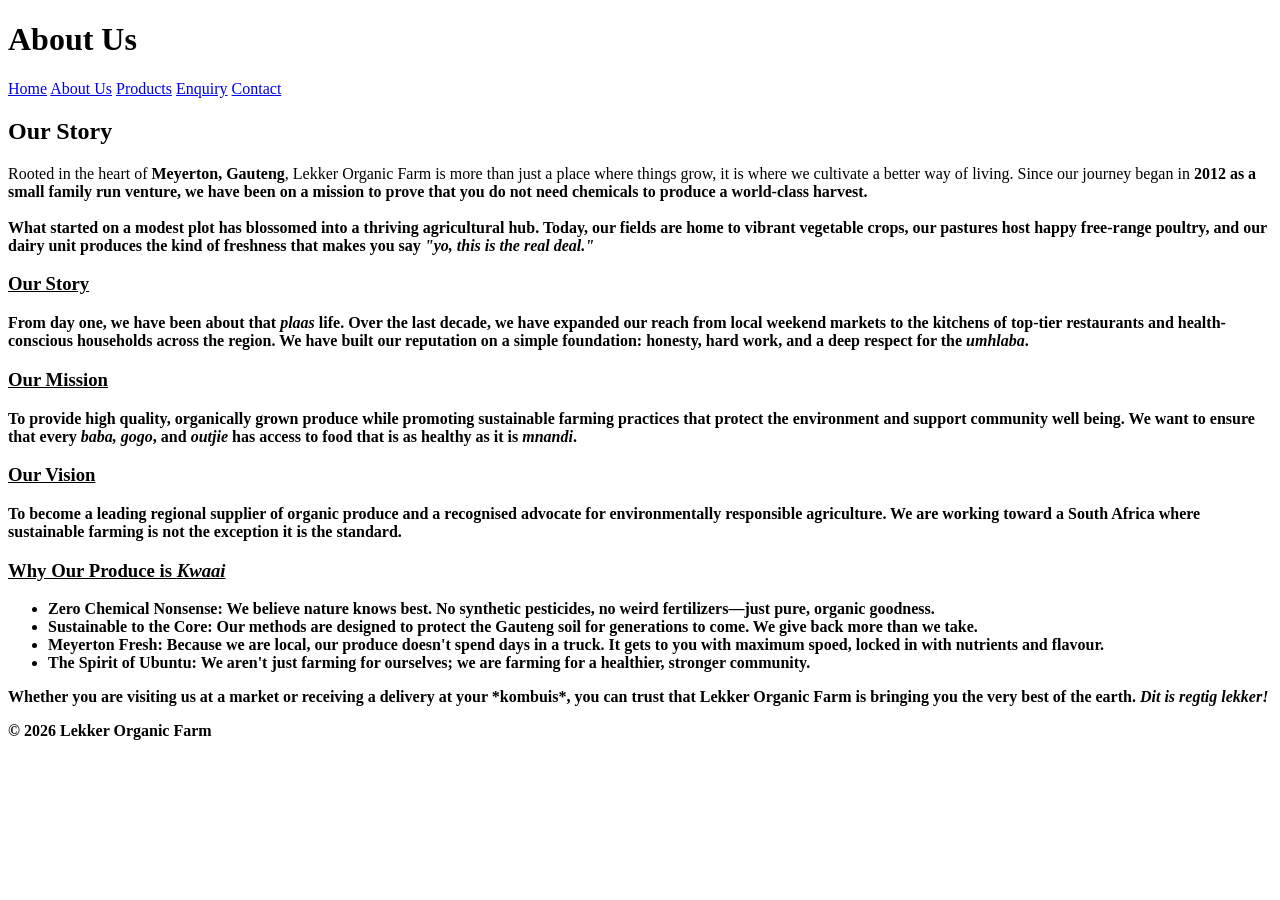
==== about.html @ 68d7a8be "Updated project files for Part 1" ====
<!DOCTYPE html>
<html lang="en">

<head>
    <meta charset="UTF-8">
    <meta name="viewport" content="width=device-width, initial-scale=1.0">
    <title>About Us | Lekker Organic Farm</title>
    <link rel="stylesheet" href="style.css">
</head>

<body>

    <header>
        <h1>About Us</h1>
        <nav>
            <a href="index.html">Home</a>
            <a href="about.html">About Us</a>
            <a href="products.html">Products</a>
            <a href="enquiry.html">Enquiry</a>
            <a href="contact.html">Contact</a>
        </nav>
    </header>

    <main>
        <section>
            <h2>Our Story</h2>
            <div id="about-intro">
                <p>Rooted in the heart of <b>Meyerton, Gauteng</b>, Lekker Organic Farm is more than just a place where
                    things grow,
                    it is where we cultivate a better way of living.
                    Since our journey began in <b>2012<b> as a small family run venture, we have been
                            on a mission to prove that you do not need chemicals to produce a world-class harvest.
                            <br> <br>

                            What started on a modest plot has blossomed into a thriving
                            agricultural hub. Today, our fields are home to vibrant vegetable
                            crops, our pastures host happy free-range poultry, and our dairy unit
                            produces the kind of freshness that makes you say <i>"yo, this is the real deal."</i></p>
            </div>


            <div class="about-info">
                <h3><u><b>Our Story</h3></u></b>
                <p>From day one, we have been about that <i>plaas</i> life. Over the last
                    decade, we have expanded our reach from local weekend markets to
                    the kitchens of top-tier restaurants and health-conscious
                    households across the region. We have built our reputation on a
                    simple foundation: honesty, hard work, and a deep respect for the <i>umhlaba</i>.</p>

                <div class="about-info">
                    <h3><u><b>Our Mission</h3></u></b>
                    <p>To provide high quality, organically grown produce while promoting
                        sustainable farming practices that protect the environment and support
                        community well being. We want to ensure that every <i>baba, gogo</i>, and
                        <i>outjie</i> has access to food that is as healthy as it is <i>mnandi</i>.
                    </p>

                    <div class="about-info">
                        <h3><b><u>Our Vision</h3></u></b>
                        <p>To become a leading regional supplier of organic produce and a recognised
                            advocate for environmentally responsible agriculture. We are working toward
                            a South Africa where sustainable farming is not the exception it is the standard.</p>
                    </div>


                    <div class="about-info">
                        <h3><u><b>Why Our Produce is <i>Kwaai</i></b></u></h3>
                        <ul>
                            <b>
                                <li>
                                    Zero Chemical Nonsense:
                            </b> We believe nature knows best. No synthetic
                            pesticides, no weird fertilizers—just pure, organic goodness.
                            </li>
                            <b>
                                <li>
                                    Sustainable to the Core:
                            </b> Our methods are designed to protect the
                            Gauteng soil for generations to come. We give back more than we take.
                            </li>
                            <b>
                                <li>
                                    Meyerton Fresh:
                            </b> Because we are local, our produce doesn't spend days
                            in a truck. It gets to you with maximum <b>spoed</b>, locked in with nutrients and flavour.
                            <b>
                                <li>
                                    The Spirit of Ubuntu:
                            </b> We aren't just farming for ourselves; we are farming
                            for a healthier, stronger community.
                            </li>
                        </ul>
                    </div>

                    <div class="about-info">
                        <p>Whether you are visiting us at a market or receiving a delivery at your *kombuis*,
                            you can trust that Lekker Organic Farm is bringing you the very best of the earth.
                            <b><i>Dit is regtig lekker!</b></i>
                        </p>
                    </div>
                    </p>
        </section>
    </main>

    <footer>
        <p>&copy; 2026 Lekker Organic Farm</p>
    </footer>

</body>

</html>
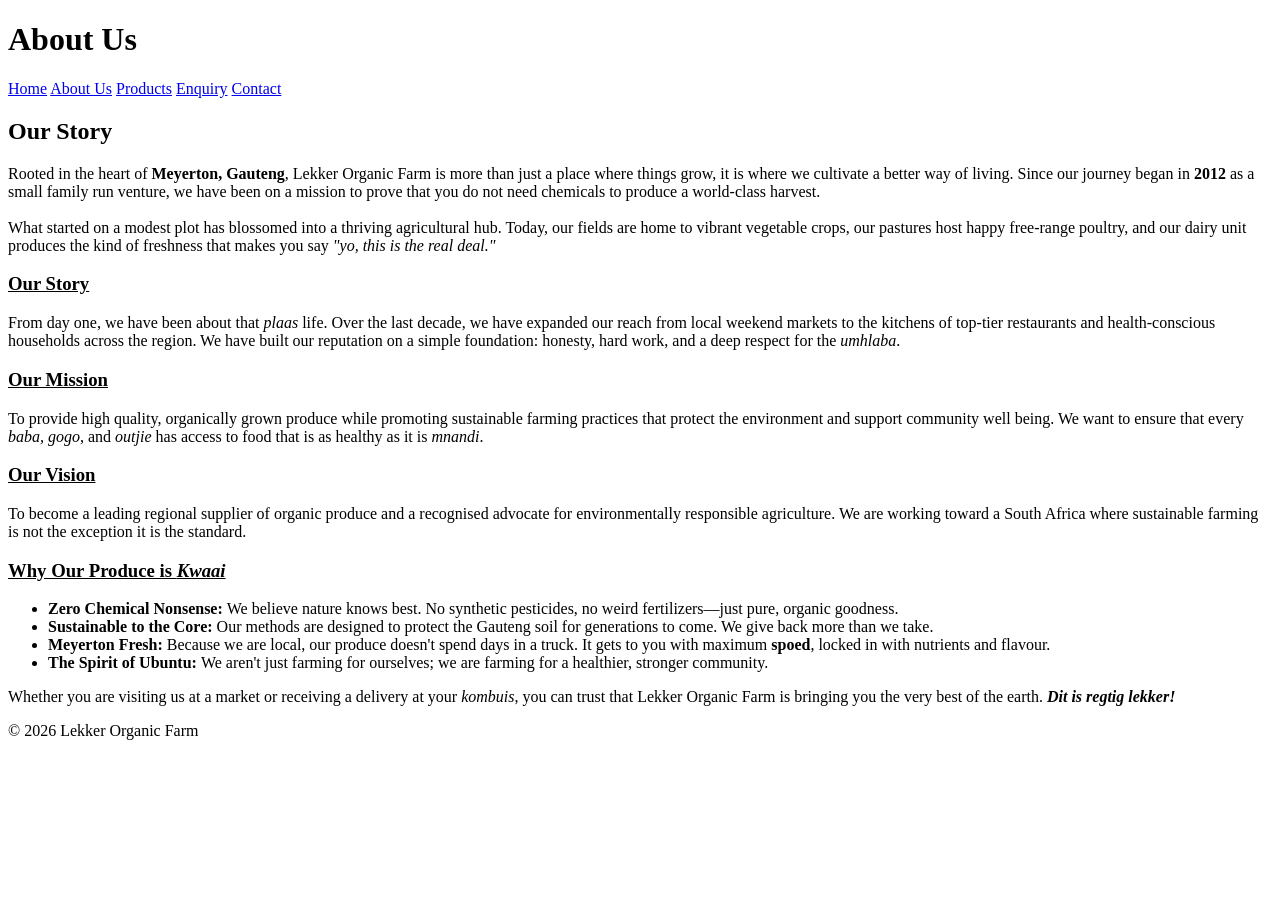
==== commit 15a8228d: "Updated about page with reasonable fixed text formats" ====
--- a/about.html
+++ b/about.html
@@ -28,7 +28,7 @@
                 <p>Rooted in the heart of <b>Meyerton, Gauteng</b>, Lekker Organic Farm is more than just a place where
                     things grow,
                     it is where we cultivate a better way of living.
-                    Since our journey began in <b>2012<b> as a small family run venture, we have been
+                    Since our journey began in <b>2012</b> as a small family run venture, we have been
                             on a mission to prove that you do not need chemicals to produce a world-class harvest.
                             <br> <br>
 
@@ -93,7 +93,7 @@
                     </div>
 
                     <div class="about-info">
-                        <p>Whether you are visiting us at a market or receiving a delivery at your *kombuis*,
+                        <p>Whether you are visiting us at a market or receiving a delivery at your <i>kombuis</i>,
                             you can trust that Lekker Organic Farm is bringing you the very best of the earth.
                             <b><i>Dit is regtig lekker!</b></i>
                         </p>
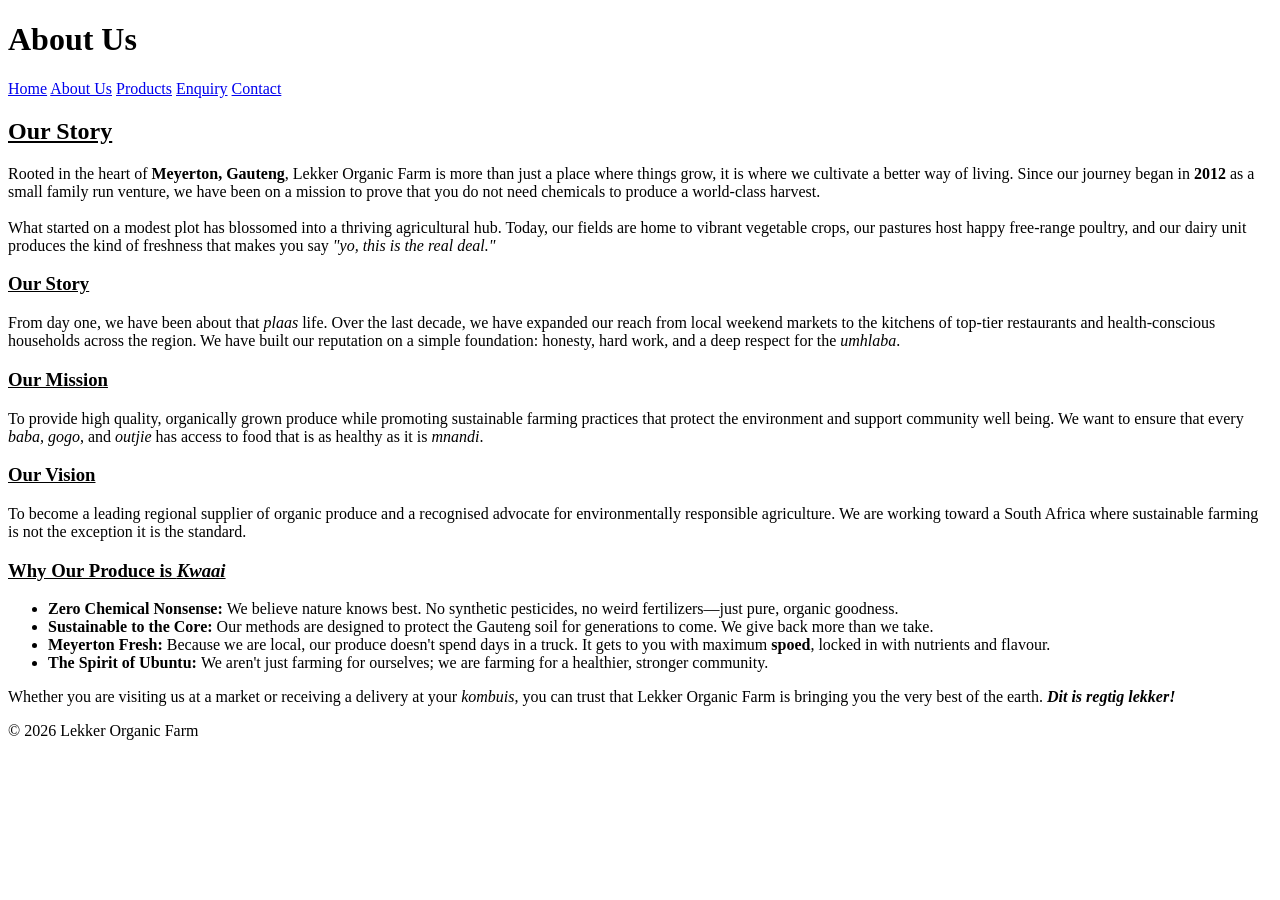
==== commit c811b255: "final skeleton" ====
--- a/about.html
+++ b/about.html
@@ -23,7 +23,8 @@
 
     <main>
         <section>
-            <h2>Our Story</h2>
+            <b><u><h2>Our Story</h2></b></u>
+           </section> 
             <div id="about-intro">
                 <p>Rooted in the heart of <b>Meyerton, Gauteng</b>, Lekker Organic Farm is more than just a place where
                     things grow,
@@ -99,7 +100,7 @@
                         </p>
                     </div>
                     </p>
-        </section>
+        
     </main>
 
     <footer>
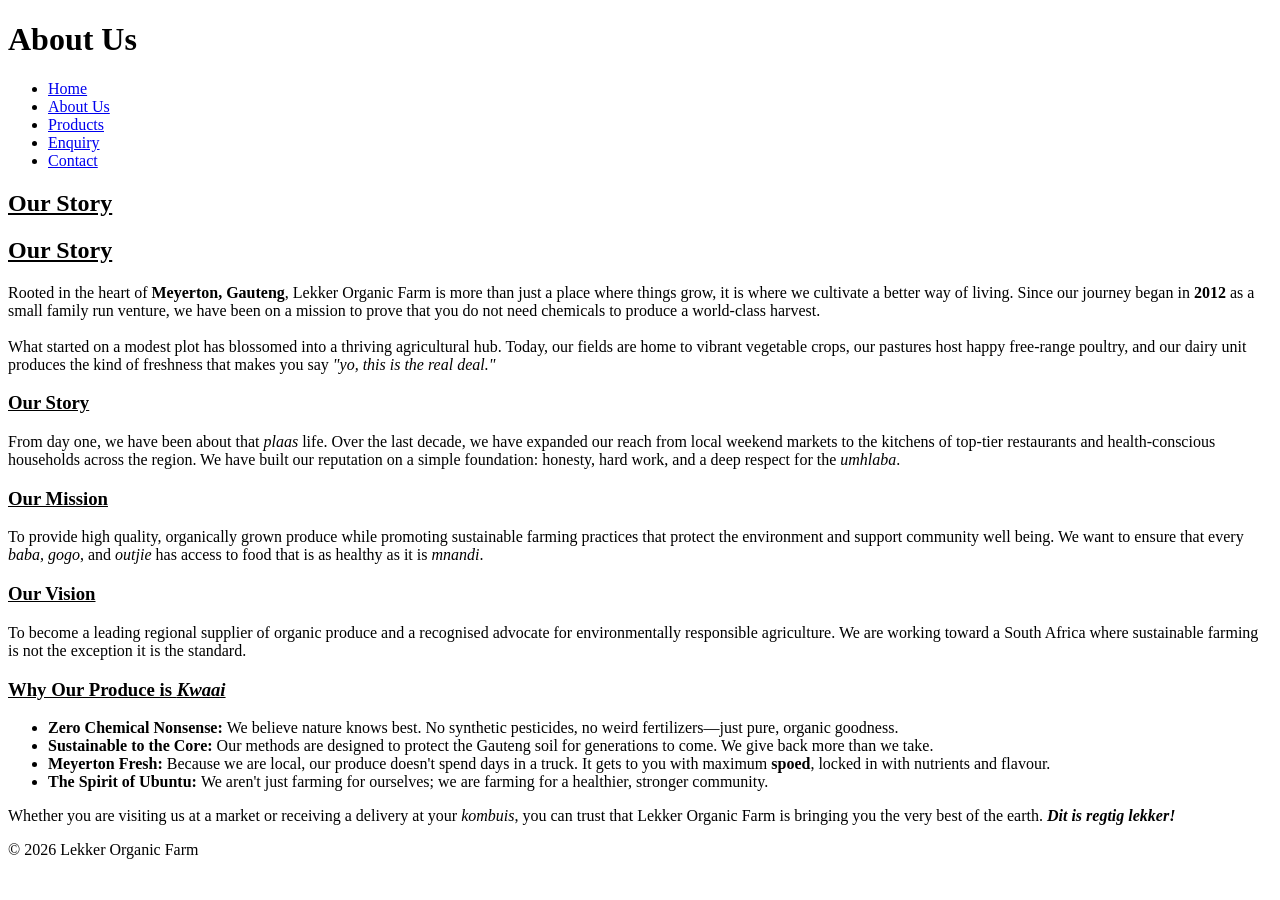
==== commit 5dcba2ef: "created the css template and ensured that all pages link to it. Also added the google fonts link to " ====
--- a/about.html
+++ b/about.html
@@ -6,40 +6,63 @@
     <meta name="viewport" content="width=device-width, initial-scale=1.0">
     <title>About Us | Lekker Organic Farm</title>
     <link rel="stylesheet" href="style.css">
+    <link rel="preconnect" href="https://fonts.googleapis.com">
+    <link rel="preconnect" href="https://fonts.gstatic.com" crossorigin>
+    <link
+        href="https://fonts.googleapis.com/css2?family=Montserrat:wght@400;700&family=Open+Sans:wght@400;600&display=swap"
+        rel="stylesheet">
 </head>
 
 <body>
 
-    <header>
+    <header class="headnav">
         <h1>About Us</h1>
-        <nav>
-            <a href="index.html">Home</a>
-            <a href="about.html">About Us</a>
-            <a href="products.html">Products</a>
-            <a href="enquiry.html">Enquiry</a>
-            <a href="contact.html">Contact</a>
+        <nav class="headnav">
+            <ul class="class-links">
+                <li><a href="index.html">Home</a></li>
+                <li><a href="about.html">About Us</a></li>
+                <li><a href="products.html">Products</a></li>
+                <li><a href="enquiry.html">Enquiry</a></li>
+                <li><a href="contact.html">Contact</a></li>
+            </ul>
         </nav>
     </header>
 
     <main>
         <section>
-            <b><u><h2>Our Story</h2></b></u>
-           </section> 
+            <b><u>
+                    <h2>Our Story</h2></b></u>
+        </section>
+
+        <section>
+        </nav>
+    </header>
+
+    <main>
+        <section>
+            <b><u>
+                    <h2>Our Story</h2></b></u>
+        </section>
+
+        <section>
             <div id="about-intro">
                 <p>Rooted in the heart of <b>Meyerton, Gauteng</b>, Lekker Organic Farm is more than just a place where
                     things grow,
                     it is where we cultivate a better way of living.
                     Since our journey began in <b>2012</b> as a small family run venture, we have been
-                            on a mission to prove that you do not need chemicals to produce a world-class harvest.
-                            <br> <br>
+                    on a mission to prove that you do not need chemicals to produce a world-class harvest.
+                    <br> <br>
 
-                            What started on a modest plot has blossomed into a thriving
-                            agricultural hub. Today, our fields are home to vibrant vegetable
-                            crops, our pastures host happy free-range poultry, and our dairy unit
-                            produces the kind of freshness that makes you say <i>"yo, this is the real deal."</i></p>
+                    What started on a modest plot has blossomed into a thriving
+                    agricultural hub. Today, our fields are home to vibrant vegetable
+                    crops, our pastures host happy free-range poultry, and our dairy unit
+                    produces the kind of freshness that makes you say <i>"yo, this is the real deal."</i>
+                </p>
             </div>
+        </section>
 
 
+        <section>
             <div class="about-info">
                 <h3><u><b>Our Story</h3></u></b>
                 <p>From day one, we have been about that <i>plaas</i> life. Over the last
@@ -100,7 +123,8 @@
                         </p>
                     </div>
                     </p>
-        
+        </section>
+
     </main>
 
     <footer>
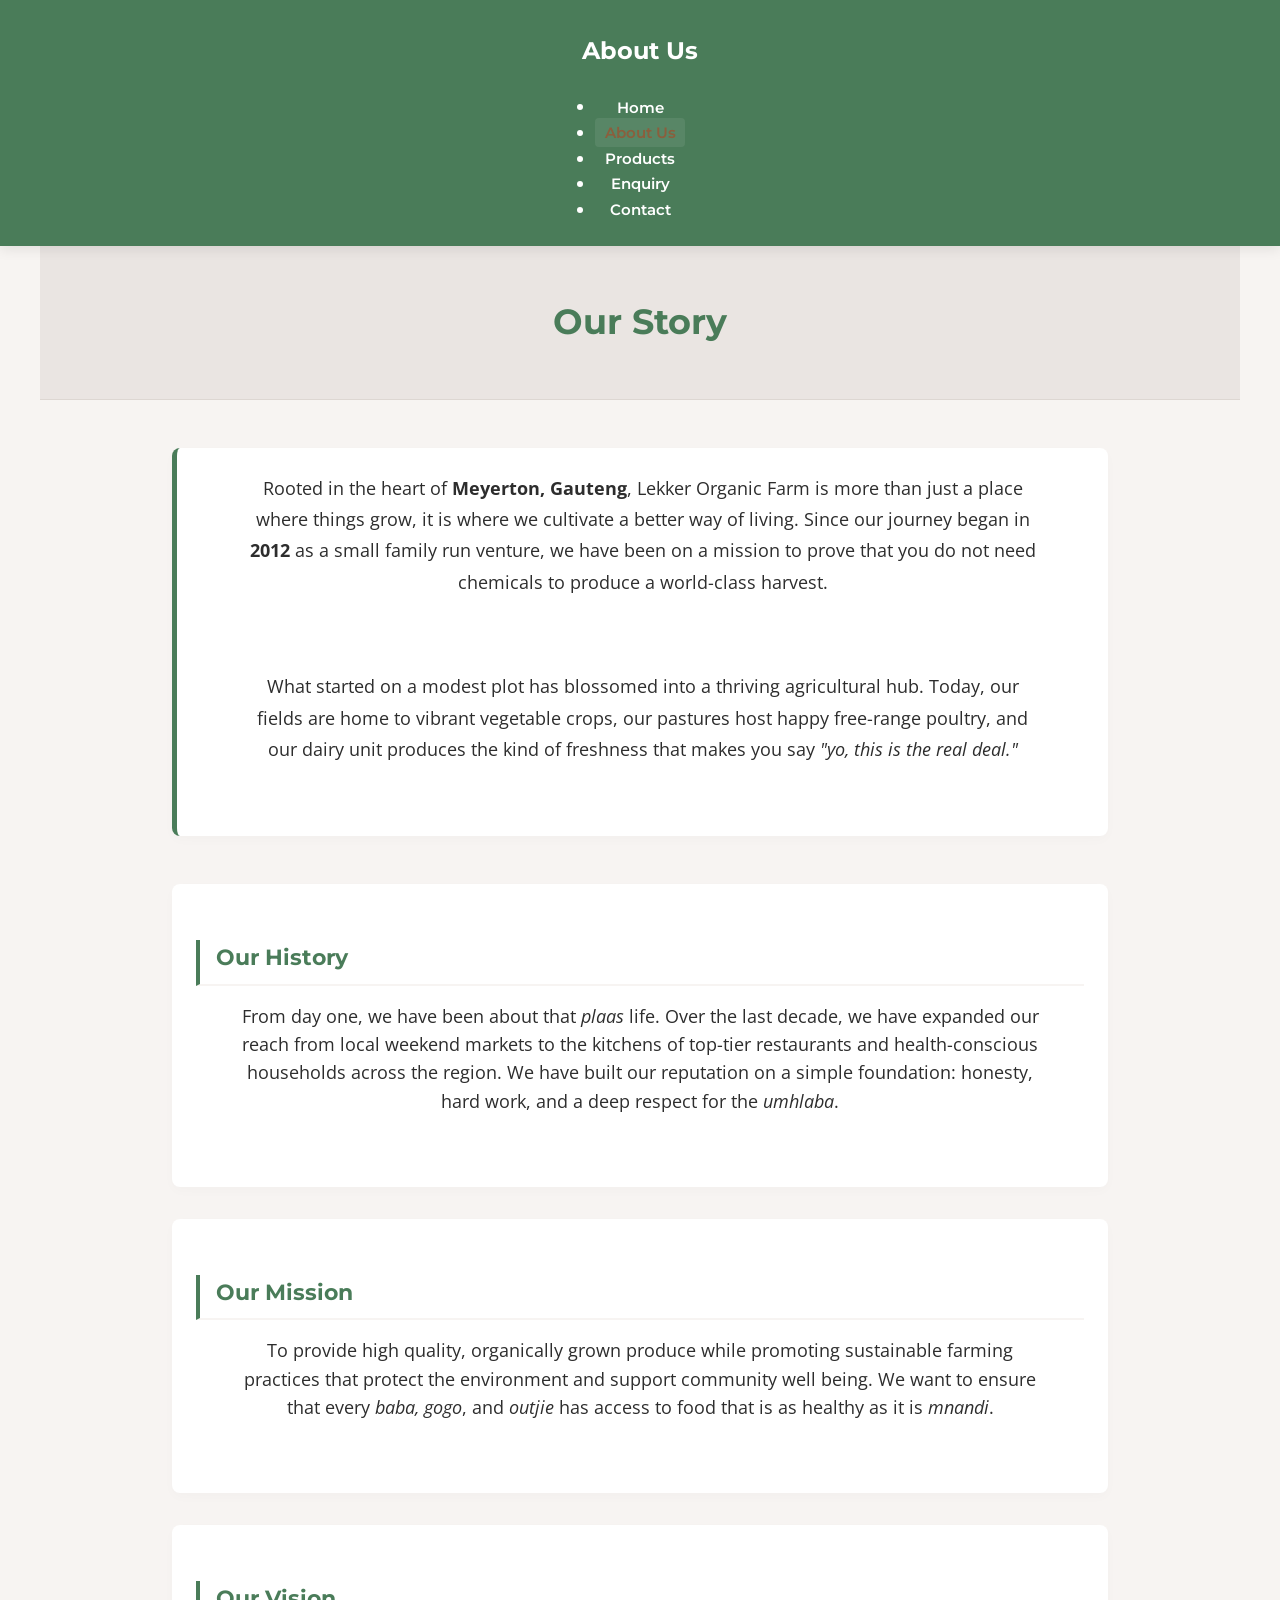
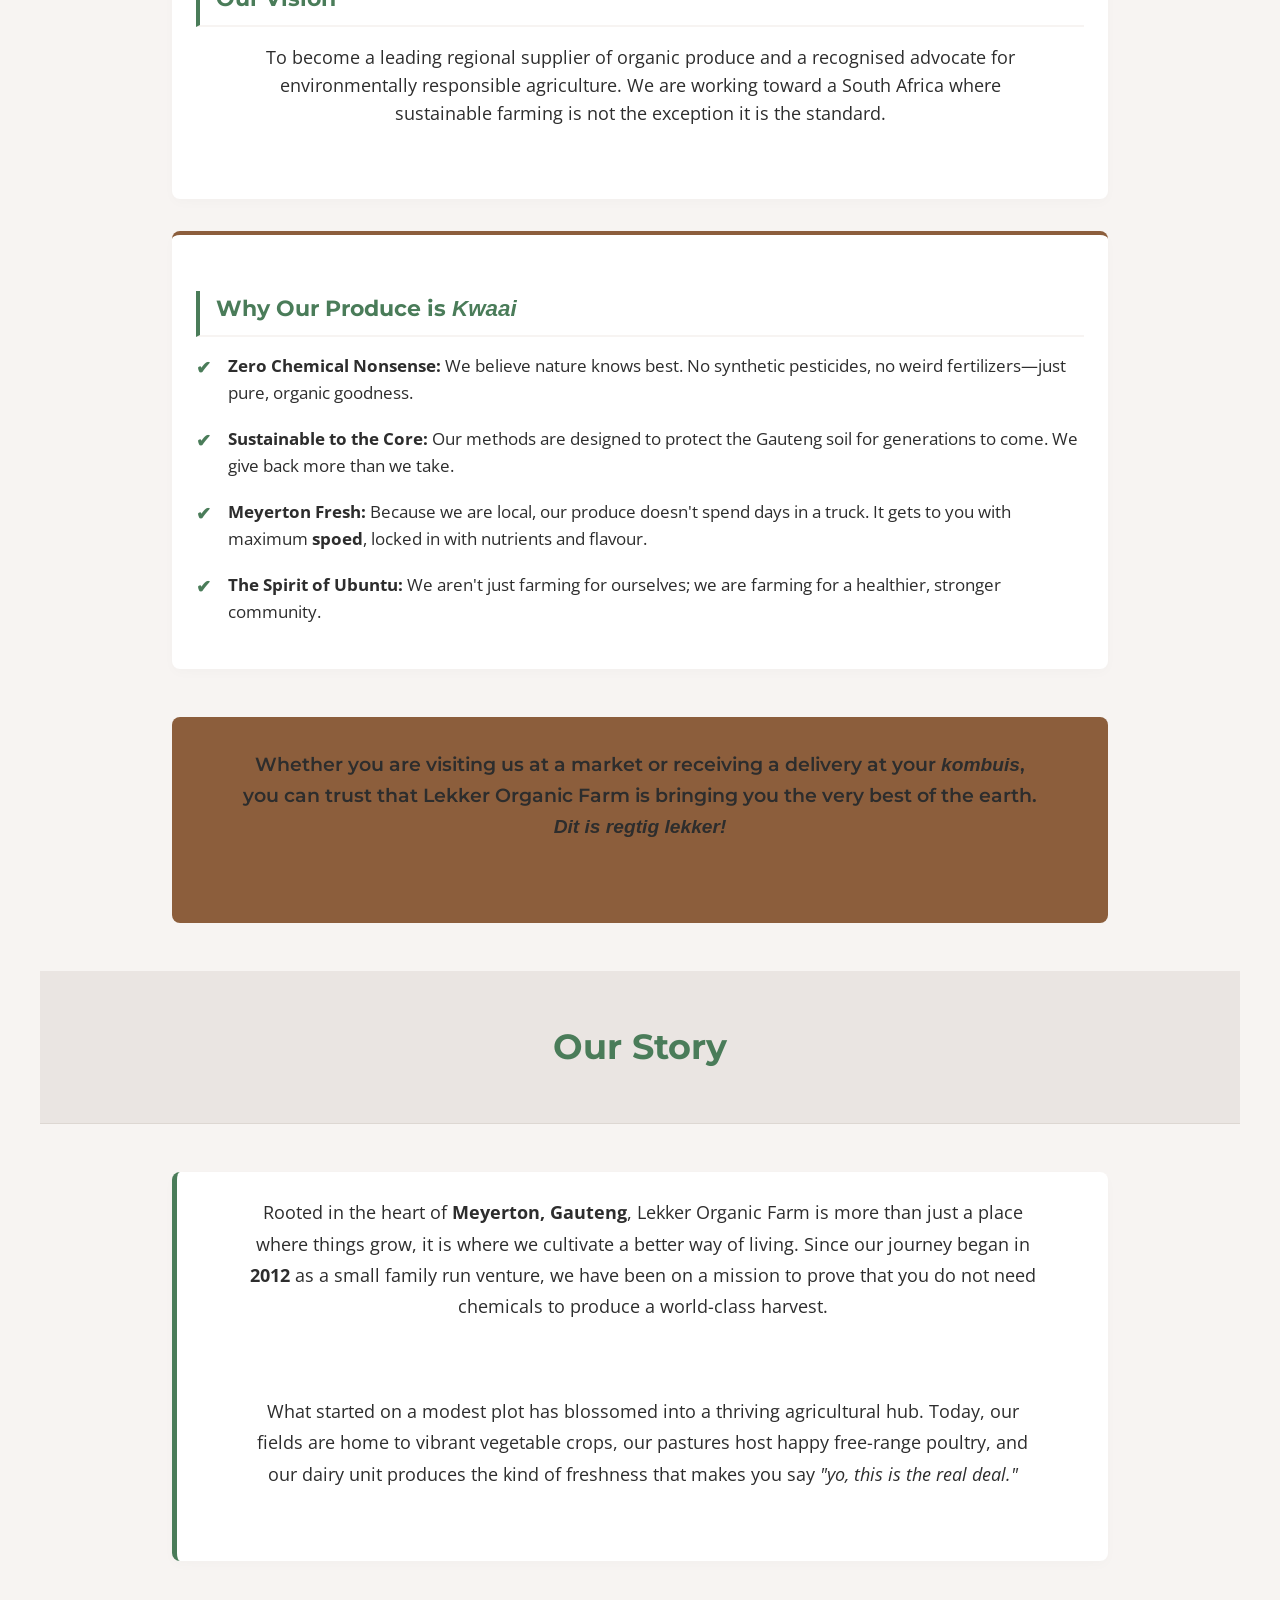
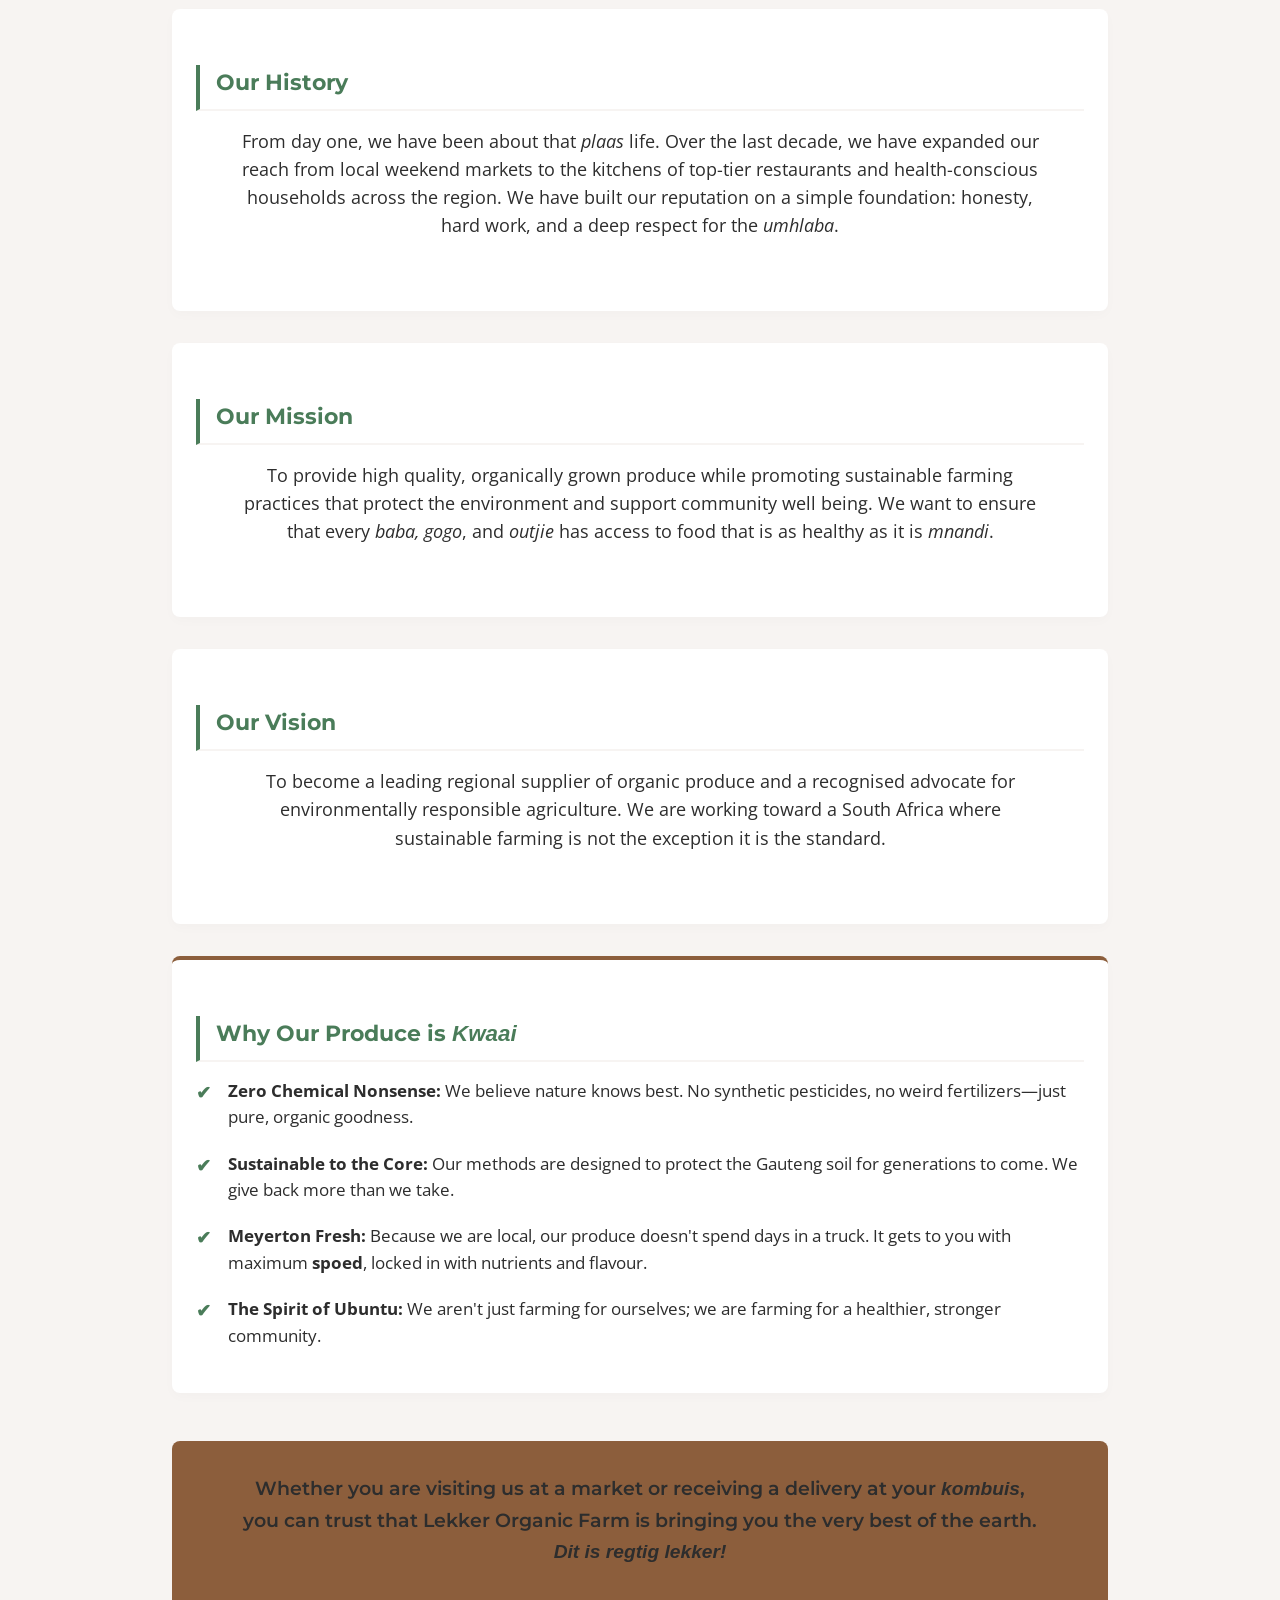
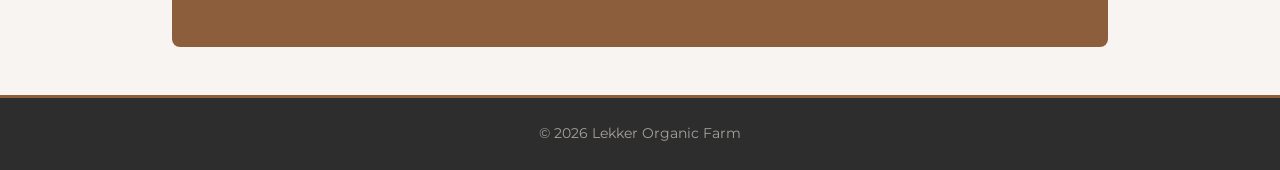
==== commit 70feb111: "inserted some images and the css layout. The allignment of images is still an issue. The overall aes" ====
--- a/about.html
+++ b/about.html
@@ -5,8 +5,7 @@
     <meta charset="UTF-8">
     <meta name="viewport" content="width=device-width, initial-scale=1.0">
     <title>About Us | Lekker Organic Farm</title>
-    <link rel="stylesheet" href="style.css">
-    <link rel="preconnect" href="https://fonts.googleapis.com">
+    <link rel="stylesheet" href="css/style.css">   
     <link rel="preconnect" href="https://fonts.gstatic.com" crossorigin>
     <link
         href="https://fonts.googleapis.com/css2?family=Montserrat:wght@400;700&family=Open+Sans:wght@400;600&display=swap"
@@ -20,7 +19,7 @@
         <nav class="headnav">
             <ul class="class-links">
                 <li><a href="index.html">Home</a></li>
-                <li><a href="about.html">About Us</a></li>
+                <li><a href="about.html" class="active">About Us</a></li>
                 <li><a href="products.html">Products</a></li>
                 <li><a href="enquiry.html">Enquiry</a></li>
                 <li><a href="contact.html">Contact</a></li>
@@ -28,105 +27,90 @@
         </nav>
     </header>
 
-    <main>
-        <section>
-            <b><u>
-                    <h2>Our Story</h2></b></u>
-        </section>
+  
+<main>
+    <section class="page-title-section">
+        <h2>Our Story</h2>
+    </section>
 
-        <section>
-        </nav>
-    </header>
+    <section class="about-container">
+        <div id="about-intro">
+            <p>Rooted in the heart of <strong>Meyerton, Gauteng</strong>, Lekker Organic Farm is more than just a place where things grow, it is where we cultivate a better way of living. Since our journey began in <strong>2012</strong> as a small family run venture, we have been on a mission to prove that you do not need chemicals to produce a world-class harvest.</p>
+            <br>
+            <p>What started on a modest plot has blossomed into a thriving agricultural hub. Today, our fields are home to vibrant vegetable crops, our pastures host happy free-range poultry, and our dairy unit produces the kind of freshness that makes you say <i>"yo, this is the real deal."</i></p>
+        </div>
 
-    <main>
-        <section>
-            <b><u>
-                    <h2>Our Story</h2></b></u>
-        </section>
+        <div class="about-card">
+            <h3>Our History</h3>
+            <p>From day one, we have been about that <i>plaas</i> life. Over the last decade, we have expanded our reach from local weekend markets to the kitchens of top-tier restaurants and health-conscious households across the region. We have built our reputation on a simple foundation: honesty, hard work, and a deep respect for the <i>umhlaba</i>.</p>
+        </div>
 
-        <section>
-            <div id="about-intro">
-                <p>Rooted in the heart of <b>Meyerton, Gauteng</b>, Lekker Organic Farm is more than just a place where
-                    things grow,
-                    it is where we cultivate a better way of living.
-                    Since our journey began in <b>2012</b> as a small family run venture, we have been
-                    on a mission to prove that you do not need chemicals to produce a world-class harvest.
-                    <br> <br>
+        <div class="about-card">
+            <h3>Our Mission</h3>
+            <p>To provide high quality, organically grown produce while promoting sustainable farming practices that protect the environment and support community well being. We want to ensure that every <i>baba, gogo</i>, and <i>outjie</i> has access to food that is as healthy as it is <i>mnandi</i>.</p>
+        </div>
 
-                    What started on a modest plot has blossomed into a thriving
-                    agricultural hub. Today, our fields are home to vibrant vegetable
-                    crops, our pastures host happy free-range poultry, and our dairy unit
-                    produces the kind of freshness that makes you say <i>"yo, this is the real deal."</i>
-                </p>
-            </div>
-        </section>
+        <div class="about-card">
+            <h3>Our Vision</h3>
+            <p>To become a leading regional supplier of organic produce and a recognised advocate for environmentally responsible agriculture. We are working toward a South Africa where sustainable farming is not the exception it is the standard.</p>
+        </div>
 
+        <div class="about-card highlights">
+            <h3>Why Our Produce is <i>Kwaai</i></h3>
+            <ul class="styled-list">
+                <li><strong>Zero Chemical Nonsense:</strong> We believe nature knows best. No synthetic pesticides, no weird fertilizers—just pure, organic goodness.</li>
+                <li><strong>Sustainable to the Core:</strong> Our methods are designed to protect the Gauteng soil for generations to come. We give back more than we take.</li>
+                <li><strong>Meyerton Fresh:</strong> Because we are local, our produce doesn't spend days in a truck. It gets to you with maximum <strong>spoed</strong>, locked in with nutrients and flavour.</li>
+                <li><strong>The Spirit of Ubuntu:</strong> We aren't just farming for ourselves; we are farming for a healthier, stronger community.</li>
+            </ul>
+        </div>
 
-        <section>
-            <div class="about-info">
-                <h3><u><b>Our Story</h3></u></b>
-                <p>From day one, we have been about that <i>plaas</i> life. Over the last
-                    decade, we have expanded our reach from local weekend markets to
-                    the kitchens of top-tier restaurants and health-conscious
-                    households across the region. We have built our reputation on a
-                    simple foundation: honesty, hard work, and a deep respect for the <i>umhlaba</i>.</p>
+        <div class="about-summary">
+            <p>Whether you are visiting us at a market or receiving a delivery at your <i>kombuis</i>, you can trust that Lekker Organic Farm is bringing you the very best of the earth. <strong><i>Dit is regtig lekker!</i></strong></p>
+        </div>
+    </section>
+</main><main>
+    <section class="page-title-section">
+        <h2>Our Story</h2>
+    </section>
 
-                <div class="about-info">
-                    <h3><u><b>Our Mission</h3></u></b>
-                    <p>To provide high quality, organically grown produce while promoting
-                        sustainable farming practices that protect the environment and support
-                        community well being. We want to ensure that every <i>baba, gogo</i>, and
-                        <i>outjie</i> has access to food that is as healthy as it is <i>mnandi</i>.
-                    </p>
+    <section class="about-container">
+        <div id="about-intro">
+            <p>Rooted in the heart of <strong>Meyerton, Gauteng</strong>, Lekker Organic Farm is more than just a place where things grow, it is where we cultivate a better way of living. Since our journey began in <strong>2012</strong> as a small family run venture, we have been on a mission to prove that you do not need chemicals to produce a world-class harvest.</p>
+            <br>
+            <p>What started on a modest plot has blossomed into a thriving agricultural hub. Today, our fields are home to vibrant vegetable crops, our pastures host happy free-range poultry, and our dairy unit produces the kind of freshness that makes you say <i>"yo, this is the real deal."</i></p>
+        </div>
 
-                    <div class="about-info">
-                        <h3><b><u>Our Vision</h3></u></b>
-                        <p>To become a leading regional supplier of organic produce and a recognised
-                            advocate for environmentally responsible agriculture. We are working toward
-                            a South Africa where sustainable farming is not the exception it is the standard.</p>
-                    </div>
+        <div class="about-card">
+            <h3>Our History</h3>
+            <p>From day one, we have been about that <i>plaas</i> life. Over the last decade, we have expanded our reach from local weekend markets to the kitchens of top-tier restaurants and health-conscious households across the region. We have built our reputation on a simple foundation: honesty, hard work, and a deep respect for the <i>umhlaba</i>.</p>
+        </div>
 
+        <div class="about-card">
+            <h3>Our Mission</h3>
+            <p>To provide high quality, organically grown produce while promoting sustainable farming practices that protect the environment and support community well being. We want to ensure that every <i>baba, gogo</i>, and <i>outjie</i> has access to food that is as healthy as it is <i>mnandi</i>.</p>
+        </div>
 
-                    <div class="about-info">
-                        <h3><u><b>Why Our Produce is <i>Kwaai</i></b></u></h3>
-                        <ul>
-                            <b>
-                                <li>
-                                    Zero Chemical Nonsense:
-                            </b> We believe nature knows best. No synthetic
-                            pesticides, no weird fertilizers—just pure, organic goodness.
-                            </li>
-                            <b>
-                                <li>
-                                    Sustainable to the Core:
-                            </b> Our methods are designed to protect the
-                            Gauteng soil for generations to come. We give back more than we take.
-                            </li>
-                            <b>
-                                <li>
-                                    Meyerton Fresh:
-                            </b> Because we are local, our produce doesn't spend days
-                            in a truck. It gets to you with maximum <b>spoed</b>, locked in with nutrients and flavour.
-                            <b>
-                                <li>
-                                    The Spirit of Ubuntu:
-                            </b> We aren't just farming for ourselves; we are farming
-                            for a healthier, stronger community.
-                            </li>
-                        </ul>
-                    </div>
+        <div class="about-card">
+            <h3>Our Vision</h3>
+            <p>To become a leading regional supplier of organic produce and a recognised advocate for environmentally responsible agriculture. We are working toward a South Africa where sustainable farming is not the exception it is the standard.</p>
+        </div>
 
-                    <div class="about-info">
-                        <p>Whether you are visiting us at a market or receiving a delivery at your <i>kombuis</i>,
-                            you can trust that Lekker Organic Farm is bringing you the very best of the earth.
-                            <b><i>Dit is regtig lekker!</b></i>
-                        </p>
-                    </div>
-                    </p>
-        </section>
+        <div class="about-card highlights">
+            <h3>Why Our Produce is <i>Kwaai</i></h3>
+            <ul class="styled-list">
+                <li><strong>Zero Chemical Nonsense:</strong> We believe nature knows best. No synthetic pesticides, no weird fertilizers—just pure, organic goodness.</li>
+                <li><strong>Sustainable to the Core:</strong> Our methods are designed to protect the Gauteng soil for generations to come. We give back more than we take.</li>
+                <li><strong>Meyerton Fresh:</strong> Because we are local, our produce doesn't spend days in a truck. It gets to you with maximum <strong>spoed</strong>, locked in with nutrients and flavour.</li>
+                <li><strong>The Spirit of Ubuntu:</strong> We aren't just farming for ourselves; we are farming for a healthier, stronger community.</li>
+            </ul>
+        </div>
 
-    </main>
-
+        <div class="about-summary">
+            <p>Whether you are visiting us at a market or receiving a delivery at your <i>kombuis</i>, you can trust that Lekker Organic Farm is bringing you the very best of the earth. <strong><i>Dit is regtig lekker!</i></strong></p>
+        </div>
+    </section>
+</main>
     <footer>
         <p>&copy; 2026 Lekker Organic Farm</p>
     </footer>
--- a/css/style.css
+++ b/css/style.css
@@ -0,0 +1,750 @@
+/* ==========================================================================
+   1. DESIGN TOKENS & VARIABLES
+   ========================================================================== */
+:root {
+    --primary-green: #4a7c59;
+    --accent-brown: #8c5e3c;
+    --bg-cream: #f7f4f2;
+    --text-dark: #2d2d2d;
+    --text-light: #ffffff;
+    --font-heading: 'Montserrat', sans-serif;
+    --font-body: 'Open Sans', sans-serif;
+}
+
+/* ==========================================================================
+   2. GLOBAL RESET & BASE STYLES
+   ========================================================================== */
+* {
+    margin: 0;
+    padding: 0;
+    box-sizing: border-box;
+}
+
+body {
+    font-family: var(--font-body);
+    background-color: var(--bg-cream);
+    color: var(--text-dark);
+    line-height: 1.6;
+}
+
+h1, h2, h3, h4, h5, h6 {
+    font-family: var(--font-heading);
+    color: var(--primary-green);
+    margin-bottom: 1rem;
+    font-weight: 700;
+}
+
+a {
+    text-decoration: none;
+    color: inherit;
+    transition: color 0.3s ease;
+}
+
+img {
+    max-width: 100%;
+    display: block;
+}
+/* ==========================================================================
+   4. HEADER & NAVIGATION STYLES (Targeting Specific Class Matching)
+   ========================================================================== */
+
+/* Target ONLY the structural header bar container */
+header.headnav {
+    background-color: var(--primary-green);
+    color: var(--text-light);
+    padding: 1.2rem 2rem;
+    position: sticky;
+    top: 0;
+    z-index: 1000;
+    box-shadow: 0 4px 12px rgba(0, 0, 0, 0.08);
+    
+    /* Neatly arranges the Logo box, H1 Title, and Nav Menu in a single row */
+    display: flex;
+    justify-content: space-between;
+    align-items: center;
+}
+
+/* Ensure the main brand text title uses crisp alignment inside the flex row */
+header.headnav h1 {
+    font-family: var(--font-heading);
+    font-size: 1.7rem;
+    margin: 0;
+    color: var(--text-light);
+    text-align: center;
+    flex: 1; /* Allows the title text to sit comfortably in the middle space */
+}
+
+/* Target ONLY the inner navigation menu wrapper */
+nav.headnav {
+    display: flex;
+    gap: 1.5rem; /* Evenly spaces your 5 menu links horizontally */
+    background: transparent; /* Overrides accidental double backgrounds */
+    padding: 0;              /* Overrides accidental double padding */
+    box-shadow: none;        /* Overrides any inherited container shadows */
+}
+
+/* Individual navigation link formatting */
+nav.headnav a {
+    color: var(--text-light);
+    text-decoration: none;
+    font-family: var(--font-heading);
+    font-weight: 600;
+    font-size: 1rem;
+    padding: 0.4rem 0.8rem;
+    border-radius: 4px;
+    transition: color 0.3s ease, background-color 0.3s ease;
+}
+
+/* Interactive link hover states */
+nav.headnav a:hover,
+nav.headnav a.active {
+    color: var(--accent-brown);
+    background-color: rgba(255, 255, 255, 0.08);
+}
+
+/* Clean containment framework for your live logo asset */
+.logo-container {
+    display: flex;
+    align-items: center;
+}
+
+#farm-logo {
+    height: 45px; /* Keeps the brand asset perfectly inline with text heights */
+    width: auto;  /* Locks structural aspect ratio proportions */
+    object-fit: contain;
+}
+/* ==========================================================================
+   5. HERO SECTION STYLES
+   ========================================================================== */
+.hero {
+    display: flex;
+    align-items: center;
+    justify-content: space-between;
+    padding: 4rem 2rem;
+    max-width: 1200px;
+    margin: 0 auto;
+    gap: 3rem;
+}
+
+.hero-content {
+    flex: 1;
+}
+
+.hero-content h2 {
+    font-size: 2.8rem;
+    line-height: 1.2;
+    color: var(--primary-green);
+    margin-bottom: 1.2rem;
+}
+
+.hero-content p {
+    font-size: 1.15rem;
+    color: var(--text-dark);
+}
+
+/* Styles for the image container box */
+.hero-image {
+    flex: 1;
+    display: flex;
+    justify-content: center;
+    align-items: center;
+    background-color: #e6e1dc; /* Clean placeholder color until asset is loaded */
+    border: 2px dashed var(--accent-brown);
+    border-radius: 8px;
+    min-height: 350px;
+}
+
+/* Informative text inside the asset container until your image tag is uncommented */
+.hero-image::after {
+    content: "Hero Image Block (images/hero.jpg)";
+    font-family: var(--font-heading);
+    color: var(--accent-brown);
+    font-weight: 600;
+    font-size: 0.9rem;
+}
+
+/* ==========================================================================
+   6. INTRODUCTION SECTION STYLES
+   ========================================================================== */
+#intro {
+    background-color: var(--text-light);
+    padding: 4rem 2rem;
+    text-align: center;
+    border-top: 1px solid #eae5e2;
+    border-bottom: 1px solid #eae5e2;
+}
+
+#intro h2 {
+    font-size: 2rem;
+    position: relative;
+    display: inline-block;
+    margin-bottom: 1.5rem;
+}
+
+#intro p {
+    max-width: 750px;
+    margin: 0 auto;
+    font-size: 1.1rem;
+    color: var(--text-dark);
+}
+
+/* ==========================================================================
+   7. INITIAL RESPONSIVE MEDIA QUERIES (Mobile Viewports)
+   ========================================================================== */
+@media (max-width: 768px) {
+    .hero {
+        flex-direction: column; /* Stacks text above the image on mobile */
+        text-align: center;
+        padding: 2.5rem 1.5rem;
+    }
+
+    .hero-content h2 {
+        font-size: 2.2rem;
+    }
+
+    .hero-image {
+        width: 100%;
+        min-height: 250px;
+    }
+}
+/* ==========================================================================
+   8. PAGE BANNER & CARD LAYOUT STYLES
+   ========================================================================== */
+.page-title-section {
+    background-color: #eae5e2;
+    text-align: center;
+    padding: 3rem 2rem;
+    border-bottom: 1px solid #ddd7d2;
+}
+
+.page-title-section h2 {
+    font-size: 2.2rem;
+    margin-bottom: 0;
+}
+
+.about-container, .product-item {
+    max-width: 800px;
+    margin: 3rem auto;
+    padding: 0 2rem;
+}
+
+.about-card {
+    background-color: var(--text-light);
+    padding: 2rem;
+    border-radius: 6px;
+    margin-bottom: 1.5rem;
+    box-shadow: 0 2px 8px rgba(0,0,0,0.02);
+}
+
+.styled-list {
+    list-style-type: none;
+    margin-top: 1rem;
+}
+
+.styled-list li {
+    margin-bottom: 1rem;
+    padding-left: 1.5rem;
+    position: relative;
+}
+
+/* Custom bullet indicator replacing standard browser layout styling */
+.styled-list li::before {
+    content: "✔";
+    color: var(--primary-green);
+    position: absolute;
+    left: 0;
+    font-weight: bold;
+}
+
+/* ==========================================================================
+   9. PRICE TABLE STYLES (products.html)
+   ========================================================================== */
+.price-table {
+    width: 100%;
+    max-width: 800px;
+    margin: 2rem auto;
+    border-collapse: collapse;
+    background-color: var(--text-light);
+    border-radius: 6px;
+    overflow: hidden;
+    box-shadow: 0 4px 12px rgba(0,0,0,0.03);
+}
+
+.price-table th, .price-table td {
+    padding: 1rem 1.5rem;
+    text-align: left;
+}
+
+.price-table th {
+    background-color: var(--primary-green);
+    color: var(--text-light);
+    font-family: var(--font-heading);
+    font-weight: 700;
+}
+
+.price-table tr {
+    border-bottom: 1px solid #eee;
+}
+
+/* Alternating row colors for professional visual structure */
+.price-table tr:nth-child(even) {
+    background-color: #fcfbfa;
+}
+
+/* ==========================================================================
+   10. USER ACCESSIBLE FORM STYLES (enquiry.html & contact.html)
+   ========================================================================== */
+form {
+    max-width: 600px;
+    margin: 2rem auto;
+    background-color: var(--text-light);
+    padding: 2.5rem;
+    border-radius: 8px;
+    box-shadow: 0 4px 15px rgba(0,0,0,0.02);
+}
+
+form label {
+    font-family: var(--font-heading);
+    font-weight: 600;
+    font-size: 0.9rem;
+    color: var(--text-dark);
+    display: inline-block;
+    margin-bottom: 0.4rem;
+}
+
+form input[type="text"],
+form input[type="email"],
+form select,
+form textarea {
+    width: 100%;
+    padding: 0.8rem;
+    margin-bottom: 1.5rem;
+    border: 1px solid #ccc;
+    border-radius: 4px;
+    font-family: var(--font-body);
+    font-size: 1rem;
+    transition: border-color 0.3s ease;
+}
+
+form input:focus, form select:focus, form textarea:focus {
+    outline: none;
+    border-color: var(--primary-green);
+}
+
+form button[type="submit"] {
+    background-color: var(--accent-brown);
+    color: var(--text-light);
+    font-family: var(--font-heading);
+    font-weight: 700;
+    padding: 0.9rem 2rem;
+    border: none;
+    border-radius: 4px;
+    cursor: pointer;
+    width: 100%;
+    font-size: 1rem;
+    transition: background-color 0.3s ease;
+}
+
+form button[type="submit"]:hover {
+    background-color: #724b2e;
+}
+/* ==========================================================================
+   11. PRODUCTS PAGE STYLES (products.html)
+   ========================================================================== */
+main section {
+    max-width: 1200px;
+    margin: 0 auto;
+    padding: 3rem 2rem;
+}
+
+main section h2 {
+    font-size: 2.2rem;
+    text-align: center;
+    margin-bottom: 1rem;
+}
+
+main section p {
+    text-align: center;
+    max-width: 800px;
+    margin: 0 auto 3rem auto;
+    font-size: 1.1rem;
+    color: var(--text-dark);
+}
+
+main section h3 {
+    font-size: 1.6rem;
+    color: var(--accent-brown);
+    border-left: 4px solid var(--primary-green);
+    padding-left: 1rem;
+    margin-bottom: 2rem;
+    margin-top: 2rem;
+}
+
+.product-item {
+    display: flex;
+    align-items: center;
+    justify-content: space-between;
+    background-color: var(--text-light);
+    padding: 2rem;
+    border-radius: 8px;
+    box-shadow: 0 4px 12px rgba(0, 0, 0, 0.02);
+    margin-bottom: 2.5rem;
+    gap: 3rem;
+}
+
+.product-text {
+    flex: 1.2;
+}
+
+.product-text h4 {
+    font-size: 1.3rem;
+    color: var(--primary-green);
+    margin-bottom: 0.5rem;
+}
+
+.product-text p {
+    text-align: left;
+    margin: 0 0 1rem 0;
+    font-size: 1rem;
+}
+
+.product-img-placeholder {
+    flex: 0.8;
+    background-color: #e6e1dc;
+    border: 2px dashed #b5ada7;
+    border-radius: 6px;
+    min-height: 200px;
+    display: flex;
+    justify-content: center;
+    align-items: center;
+    font-family: var(--font-heading);
+    color: var(--accent-brown);
+    font-size: 0.85rem;
+    font-weight: 600;
+}
+
+/* ==========================================================================
+   12. PRODUCE & DAIRY PRICE TABLE STYLES
+   ========================================================================== */
+.price-table {
+    width: 100%;
+    max-width: 800px;
+    margin: 3rem auto;
+    border-collapse: collapse;
+    background-color: var(--text-light);
+    border-radius: 8px;
+    overflow: hidden;
+    box-shadow: 0 4px 15px rgba(0, 0, 0, 0.04);
+}
+
+.price-table th, 
+.price-table td {
+    padding: 1rem 1.5rem;
+    text-align: left;
+}
+
+.price-table th {
+    background-color: var(--primary-green);
+    color: var(--text-light);
+    font-family: var(--font-heading);
+    font-weight: 700;
+    font-size: 1rem;
+    text-transform: uppercase;
+    letter-spacing: 0.05em;
+}
+
+.price-table tr {
+    border-bottom: 1px solid #eae5e2;
+}
+
+.price-table tr:nth-child(even) {
+    background-color: #fdfcfb;
+}
+
+.price-table tr:hover {
+    background-color: #f7f4f2;
+}
+
+.products-cta-box {
+    text-align: center;
+    margin-top: 4rem;
+    padding: 2rem;
+    border-top: 1px solid #eae5e2;
+}
+
+.products-cta-box a {
+    display: inline-block;
+    background-color: var(--primary-green);
+    color: var(--text-light);
+    font-family: var(--font-heading);
+    font-weight: 700;
+    padding: 0.8rem 2rem;
+    border-radius: 4px;
+    margin-top: 1rem;
+    transition: background-color 0.3s ease, transform 0.2s ease;
+}
+
+.products-cta-box a:hover {
+    background-color: var(--accent-brown);
+    transform: translateY(-2px);
+}
+/* ==========================================================================
+   13. ABOUT PAGE STYLES (about.html)
+   ========================================================================== */
+
+/* Main layout container for the About page content */
+.about-container {
+    max-width: 1000px;
+    margin: 3rem auto;
+    padding: 0 2rem;
+}
+
+/* Introduction paragraph emphasis */
+#about-intro {
+    background-color: var(--text-light);
+    padding: 2.5rem;
+    border-radius: 8px;
+    margin-bottom: 3rem;
+    box-shadow: 0 4px 12px rgba(0, 0, 0, 0.02);
+    border-left: 5px solid var(--primary-green);
+}
+
+#about-intro p {
+    font-size: 1.15rem;
+    line-height: 1.7;
+    color: var(--text-dark);
+}
+
+/* Individual Content Cards (History, Mission, Vision) */
+.about-card {
+    background-color: var(--text-light);
+    padding: 2.5rem;
+    border-radius: 8px;
+    margin-bottom: 2rem;
+    box-shadow: 0 4px 12px rgba(0, 0, 0, 0.02);
+    transition: transform 0.3s ease;
+}
+
+.about-card:hover {
+    transform: translateY(-3px);
+}
+
+.about-card h3 {
+    font-size: 1.4rem;
+    color: var(--primary-green);
+    margin-bottom: 1rem;
+    font-family: var(--font-heading);
+    border-bottom: 2px solid var(--bg-cream);
+    padding-bottom: 0.5rem;
+}
+
+/* Sustainable Highlights List Customisation */
+.about-card.highlights {
+    border-top: 4px solid var(--accent-brown);
+}
+
+.styled-list {
+    list-style-type: none; /* Removes standard browser bullet layout */
+    padding-left: 0;
+}
+
+.styled-list li {
+    font-size: 1.05rem;
+    margin-bottom: 1.2rem;
+    padding-left: 2rem;
+    position: relative;
+    line-height: 1.6;
+}
+
+/* Elegant custom checkmark bullet replacement using design tokens */
+.styled-list li::before {
+    content: "✔";
+    color: var(--primary-green);
+    position: absolute;
+    left: 0;
+    top: 0;
+    font-weight: 700;
+    font-size: 1.1rem;
+}
+
+/* Summary text block at the base of the page */
+.about-summary {
+    text-align: center;
+    padding: 2rem;
+    margin-top: 3rem;
+    background-color: var(--accent-brown);
+    color: var(--text-light);
+    border-radius: 8px;
+}
+
+.about-summary p {
+    font-size: 1.2rem;
+    font-family: var(--font-heading);
+    font-weight: 600;
+}
+/* ==========================================================================
+   14. CONTACT PAGE LAYOUT STYLES (contact.html)
+   ========================================================================== */
+
+/* Split layout row separating details from the form */
+.contact-grid-wrapper {
+    display: flex;
+    max-width: 1200px;
+    margin: 3rem auto;
+    padding: 0 2rem;
+    gap: 4rem;
+}
+
+/* Left Sidebar containing company details */
+.contact-sidebar {
+    flex: 1;
+}
+
+.contact-block {
+    background-color: var(--text-light);
+    padding: 2rem;
+    border-radius: 8px;
+    margin-bottom: 2rem;
+    box-shadow: 0 4px 12px rgba(0, 0, 0, 0.02);
+}
+
+.contact-block h3 {
+    font-size: 1.3rem;
+    color: var(--primary-green);
+    margin-bottom: 1rem;
+}
+
+.contact-block p, 
+.contact-block ul {
+    font-size: 1rem;
+    color: var(--text-dark);
+}
+
+.contact-block ul {
+    list-style-type: none;
+    padding-left: 0;
+}
+
+.contact-block ul li {
+    margin-bottom: 0.6rem;
+    padding-bottom: 0.4rem;
+    border-bottom: 1px dashed #eae5e2;
+}
+
+/* Right content block containing the form wrapper */
+.contact-form-column {
+    flex: 1.2;
+}
+
+/* ==========================================================================
+   15. MAP LOCATION PLACEHOLDERS (contact.html)
+   ========================================================================== */
+.maps-section {
+    max-width: 1200px;
+    margin: 4rem auto;
+    padding: 0 2rem;
+    text-align: center;
+}
+
+.maps-section h3 {
+    font-size: 1.6rem;
+    margin-bottom: 2rem;
+}
+
+/* Side-by-side mapping layout container */
+.maps-container {
+    display: flex;
+    gap: 2rem;
+    justify-content: center;
+}
+
+.map-placeholder {
+    flex: 1;
+    background-color: #e6e1dc;
+    border: 2px dashed #b5ada7;
+    border-radius: 8px;
+    min-height: 250px;
+    display: flex;
+    flex-direction: column;
+    justify-content: center;
+    align-items: center;
+    padding: 2rem;
+}
+
+.map-placeholder::before {
+    content: "🗺️";
+    font-size: 2.5rem;
+    margin-bottom: 0.5rem;
+}
+
+.map-placeholder span {
+    font-family: var(--font-heading);
+    color: var(--accent-brown);
+    font-weight: 700;
+    font-size: 1rem;
+}
+
+.map-placeholder p {
+    font-size: 0.85rem;
+    color: #7a736d;
+    margin-top: 0.4rem;
+}
+/* ==========================================================================
+   16.Finalizing the Global Mobile Responsive Queries
+   ========================================================================== */
+/* About Page Mobile Reflows */
+    #about-intro, .about-card {
+        padding: 1.5rem;
+    }
+
+    /* Contact Page Layout Stacking */
+    .contact-grid-wrapper {
+        flex-direction: column; /* Collapses details layout into a singular column */
+        gap: 2rem;
+        padding: 0 1.5rem;
+    }
+
+    .maps-container {
+        flex-direction: column; /* Places map boxes vertically on mobile viewports */
+        gap: 1.5rem;
+    }
+
+    .map-placeholder {
+        min-height: 200px;
+    }
+    /* Header Mobile Reflow Stacking */
+    header.headnav {
+        flex-direction: column; /* Switches from row layout to a clean vertical column stack */
+        gap: 1rem;
+        padding: 1.5rem 1rem;
+        text-align: center;
+    }
+
+    header.headnav h1 {
+        font-size: 1.5rem;
+        margin: 0.5rem 0;
+    }
+
+    nav.headnav {
+        flex-wrap: wrap; /* Allows your 5 links to wrap safely onto a second line if needed */
+        justify-content: center;
+        gap: 1rem;
+    }
+    
+    nav.headnav a {
+        font-size: 0.95rem;
+        padding: 0.3rem 0.6rem;
+    }
+    /* ==========================================================================
+   17. GLOBAL FOOTER STYLES
+   ========================================================================== */
+footer {
+    background-color: var(--text-dark);
+    color: #a5a09b; /* Subtle muted text color for a sleek contrast */
+    text-align: center;
+    padding: 1.5rem 2rem;
+    font-size: 0.9rem;
+    font-family: var(--font-heading);
+    border-top: 3px solid var(--accent-brown);
+    margin-top: auto; /* Pushes footer down on shorter pages */
+}
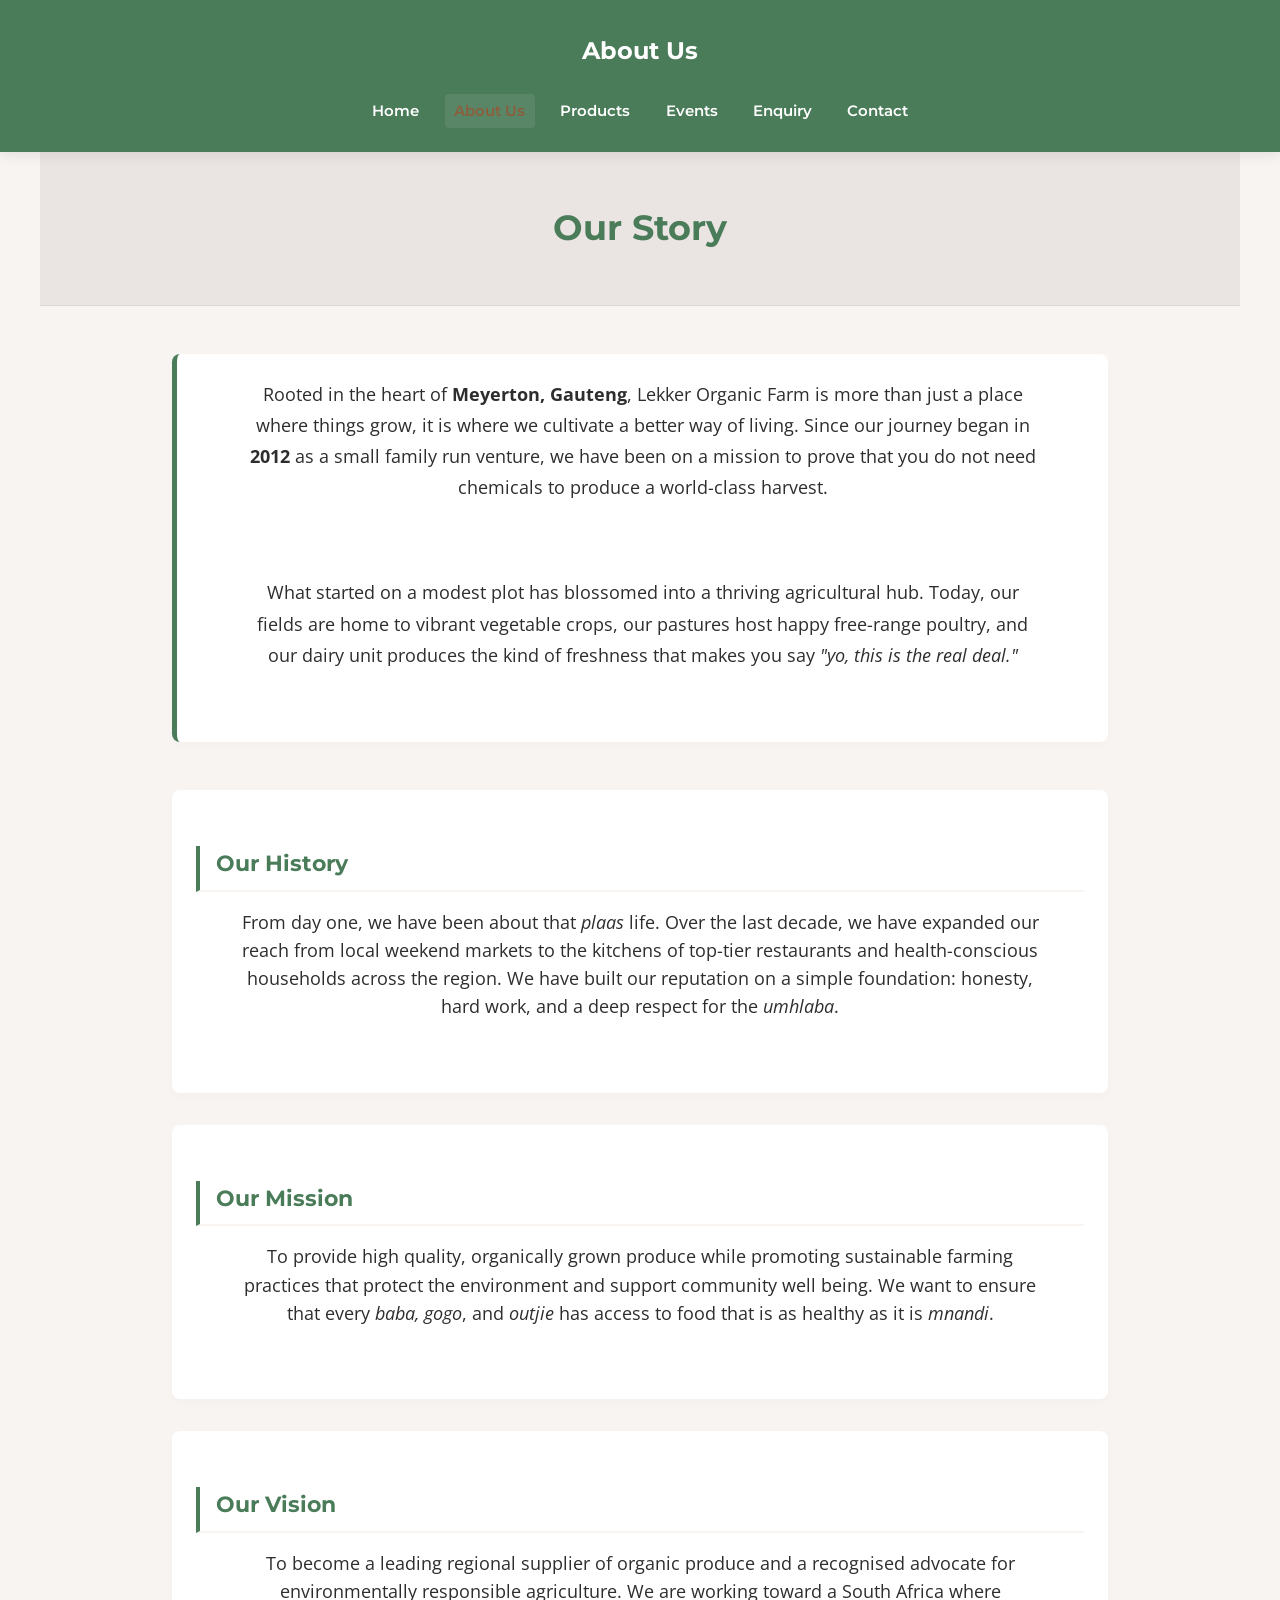
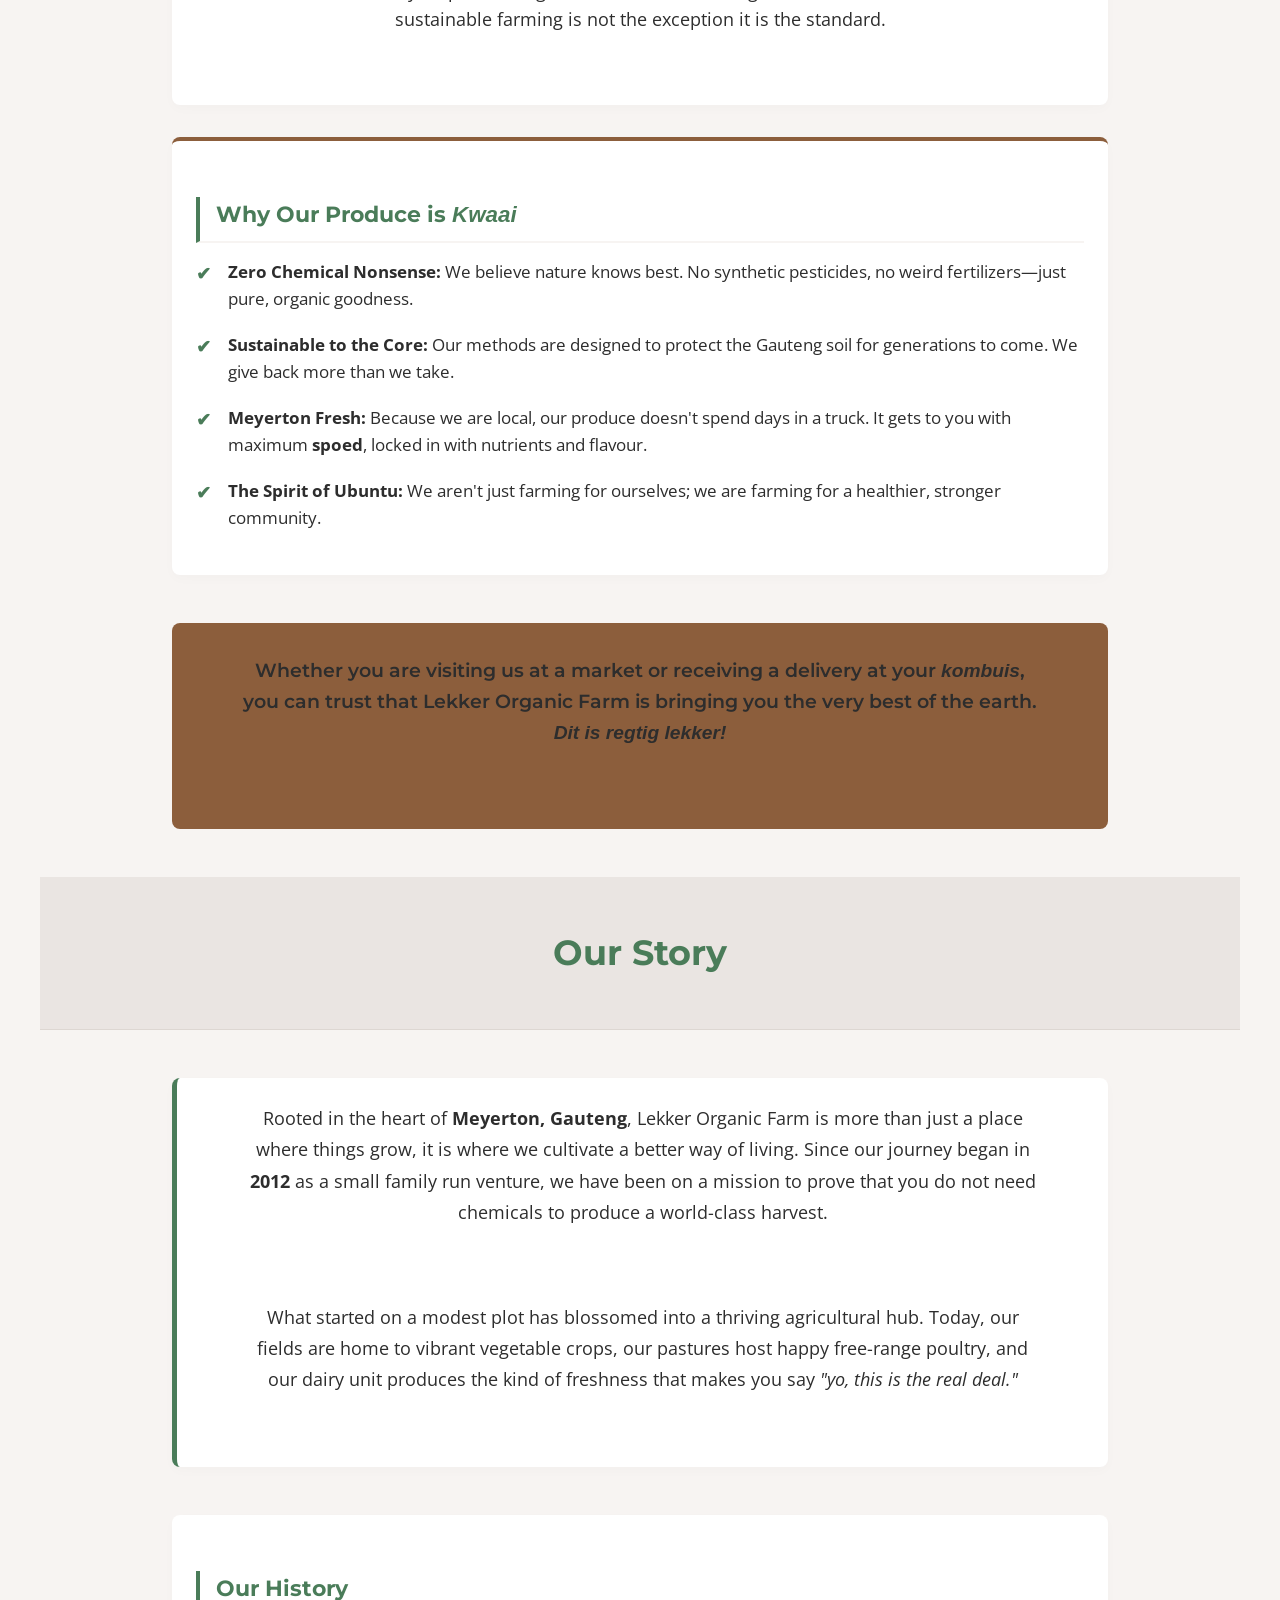
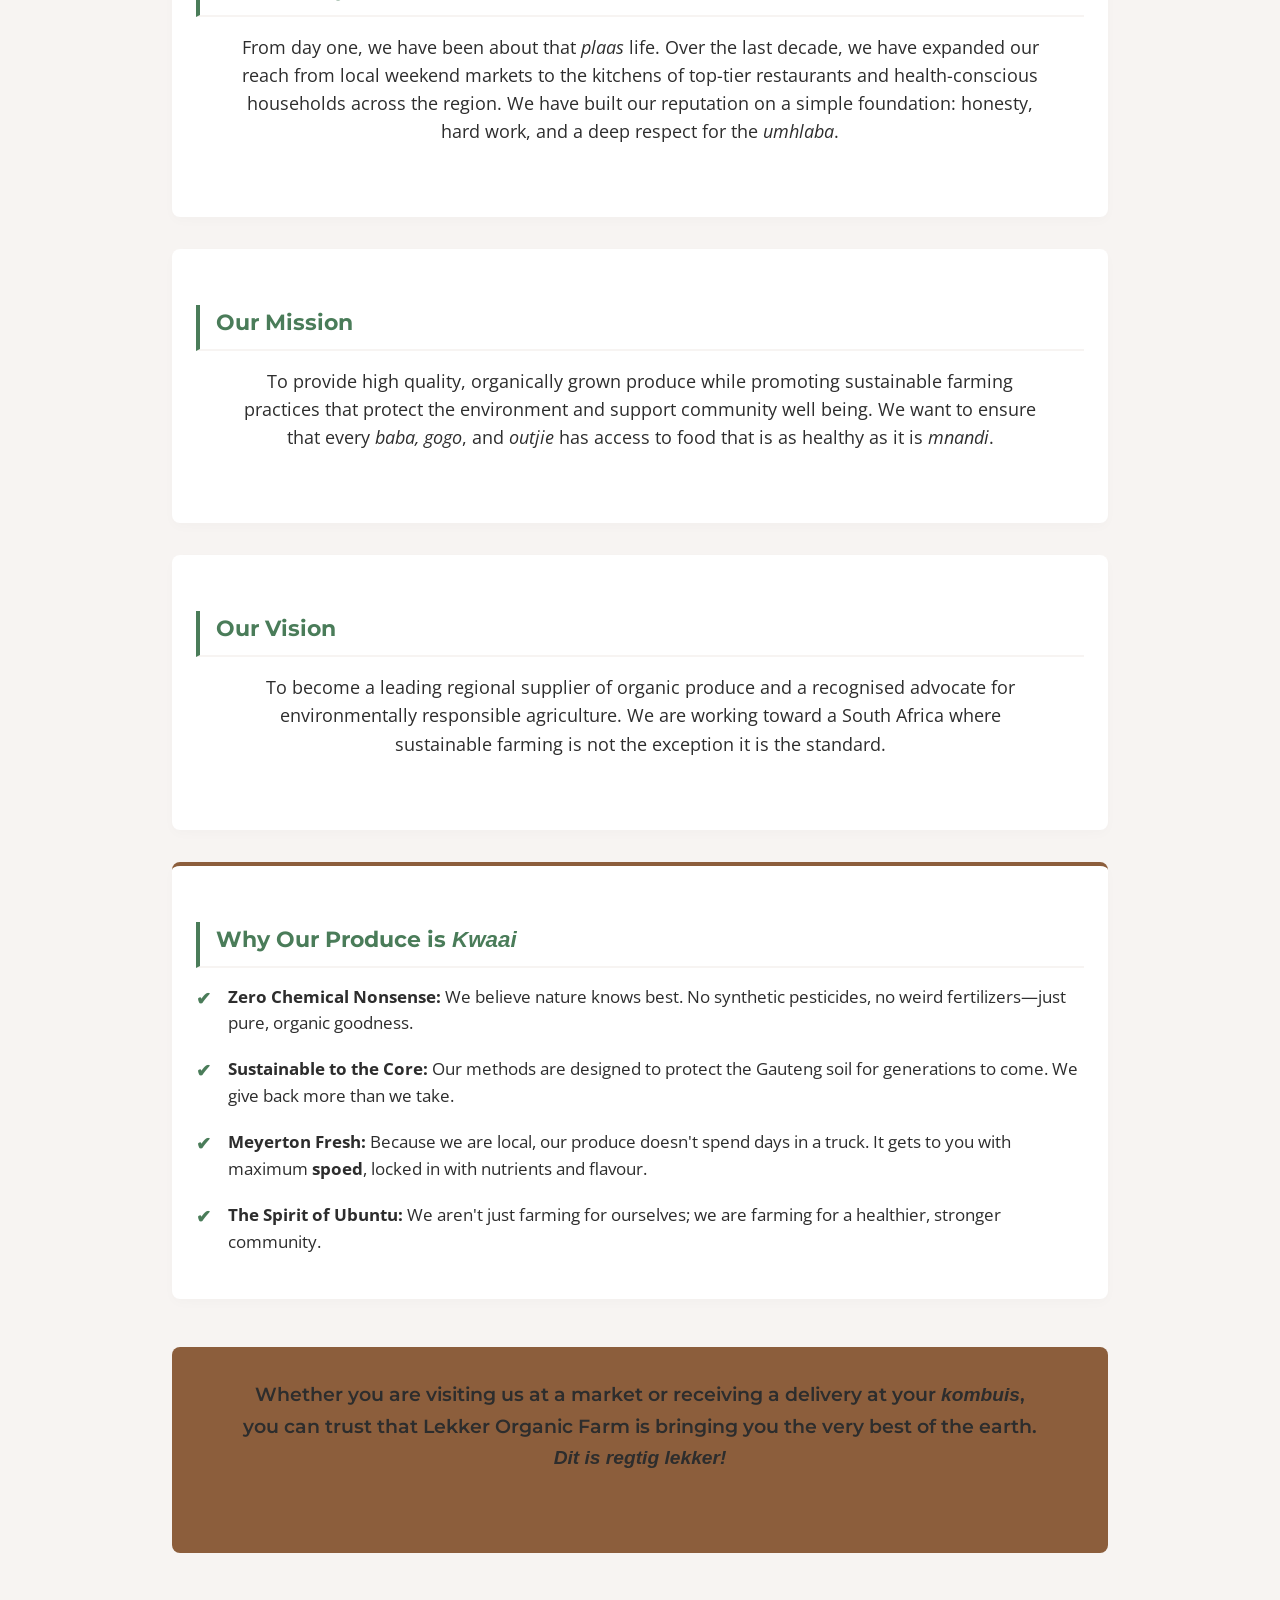
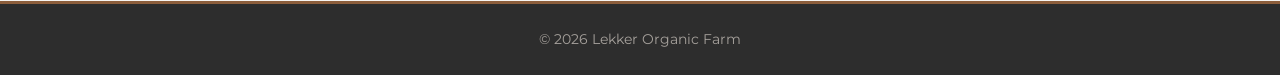
==== commit efe8ecb9: "Javascript implimentation Sections Completed: Section 2.1 - Interactive Elements (10 features) Secti" ====
--- a/about.html
+++ b/about.html
@@ -2,14 +2,42 @@
 <html lang="en">
 
 <head>
+    <!-- SEO: Meta Tags and Title -->
     <meta charset="UTF-8">
     <meta name="viewport" content="width=device-width, initial-scale=1.0">
-    <title>About Us | Lekker Organic Farm</title>
+    <title>About Us | Lekker Organic Farm - Sustainable Organic Farming</title>
+    <meta name="description" content="Learn about Lekker Organic Farm - our mission to provide sustainable, organic vegetables and dairy products to the Meyerton community since establishment.">
+    <meta name="keywords" content="about us, organic farm, sustainable farming, farm story, Meyerton farm, organic mission, farm values">
+    <meta name="robots" content="index, follow">
+    <meta property="og:title" content="About Us | Lekker Organic Farm">
+    <meta property="og:description" content="Discover the story behind Lekker Organic Farm and our commitment to sustainability">
+    <meta property="og:url" content="https://www.lekkerorganicfarm.com/about.html">
+    <meta property="og:type" content="website">
+    
+    <!-- SEO: Structured Data (JSON-LD) for Organization -->
+    <script type="application/ld+json">
+    {
+        "@context": "https://schema.org",
+        "@type": "Organization",
+        "name": "Lekker Organic Farm",
+        "description": "Sustainable organic farming operation producing fresh vegetables and dairy products",
+        "url": "https://www.lekkerorganicfarm.com",
+        "sameAs": ["https://www.facebook.com/lekkerorganicfarm", "https://www.instagram.com/lekkerorganicfarm"],
+        "logo": "images/logo.png"
+    }
+    </script>
+    
+    <!-- SEO: Canonical Tag -->
+    <link rel="canonical" href="https://www.lekkerorganicfarm.com/about.html">
+    
     <link rel="stylesheet" href="css/style.css">   
+    <link rel="preconnect" href="https://fonts.googleapis.com" />
     <link rel="preconnect" href="https://fonts.gstatic.com" crossorigin>
     <link
         href="https://fonts.googleapis.com/css2?family=Montserrat:wght@400;700&family=Open+Sans:wght@400;600&display=swap"
         rel="stylesheet">
+    <!-- jQuery for interactive elements -->
+    <script src="https://code.jquery.com/jquery-3.6.0.min.js"></script>
 </head>
 
 <body>
@@ -17,13 +45,12 @@
     <header class="headnav">
         <h1>About Us</h1>
         <nav class="headnav">
-            <ul class="class-links">
-                <li><a href="index.html">Home</a></li>
-                <li><a href="about.html" class="active">About Us</a></li>
-                <li><a href="products.html">Products</a></li>
-                <li><a href="enquiry.html">Enquiry</a></li>
-                <li><a href="contact.html">Contact</a></li>
-            </ul>
+            <a href="index.html">Home</a>
+            <a href="about.html" class="active">About Us</a>
+            <a href="products.html">Products</a>
+            <a href="events.html">Events</a>
+            <a href="enquiry.html">Enquiry</a>
+            <a href="contact.html">Contact</a>
         </nav>
     </header>
 
@@ -115,6 +142,8 @@
         <p>&copy; 2026 Lekker Organic Farm</p>
     </footer>
 
+    <!-- Custom Interactive Elements Script -->
+    <script src="js/script.js"></script>
 </body>
 
 </html>
--- a/css/style.css
+++ b/css/style.css
@@ -58,7 +58,7 @@
     z-index: 1000;
     box-shadow: 0 4px 12px rgba(0, 0, 0, 0.08);
     
-    /* Neatly arranges the Logo box, H1 Title, and Nav Menu in a single row */
+    /*  arranges the Logo box, H1 Title, and Nav Menu in a single row */
     display: flex;
     justify-content: space-between;
     align-items: center;
@@ -102,7 +102,7 @@
     background-color: rgba(255, 255, 255, 0.08);
 }
 
-/* Clean containment framework for your live logo asset */
+/* Clean containment framework for live logo asset */
 .logo-container {
     display: flex;
     align-items: center;
@@ -148,15 +148,14 @@
     display: flex;
     justify-content: center;
     align-items: center;
-    background-color: #e6e1dc; /* Clean placeholder color until asset is loaded */
+    background-color: #8c5e3c; /* Clean colour to fill in the excess space */
     border: 2px dashed var(--accent-brown);
     border-radius: 8px;
     min-height: 350px;
 }
 
-/* Informative text inside the asset container until your image tag is uncommented */
+/* Informative text inside the asset container until image tag is uncommented */
 .hero-image::after {
-    content: "Hero Image Block (images/hero.jpg)";
     font-family: var(--font-heading);
     color: var(--accent-brown);
     font-weight: 600;
@@ -719,8 +718,7 @@
         padding: 1.5rem 1rem;
         text-align: center;
     }
-
-    header.headnav h1 {
+header.headnav h1 {
         font-size: 1.5rem;
         margin: 0.5rem 0;
     }
@@ -747,4 +745,1006 @@
     font-family: var(--font-heading);
     border-top: 3px solid var(--accent-brown);
     margin-top: auto; /* Pushes footer down on shorter pages */
-}+}
+
+/* ==========================================================================
+    18. INTERACTIVE ELEMENTS - ACCORDION STYLES
+    ========================================================================== */
+.accordion {
+    max-width: 900px;
+    margin: 2rem auto;
+    border: 1px solid #eae5e2;
+    border-radius: 8px;
+    overflow: hidden;
+    background-color: var(--text-light);
+    box-shadow: 0 4px 12px rgba(0, 0, 0, 0.05);
+}
+
+.accordion-item {
+    border-bottom: 1px solid #eae5e2;
+    transition: all 0.3s ease;
+}
+
+.accordion-item:last-child {
+    border-bottom: none;
+}
+
+.accordion-header {
+    width: 100%;
+    padding: 1.5rem;
+    background-color: #f7f4f2;
+    border: none;
+    cursor: pointer;
+    display: flex;
+    justify-content: space-between;
+    align-items: center;
+    font-family: var(--font-heading);
+    font-size: 1.1rem;
+    font-weight: 600;
+    color: var(--primary-green);
+    transition: all 0.3s ease;
+}
+
+.accordion-header:hover {
+    background-color: #f0ece8;
+    padding-left: 2rem;
+}
+
+.accordion-header.active {
+    background-color: var(--primary-green);
+    color: var(--text-light);
+}
+
+.toggle-icon {
+    font-size: 1.5rem;
+    font-weight: 300;
+    transition: transform 0.3s ease;
+}
+
+.accordion-content {
+    display: none;
+    padding: 1.5rem;
+    background-color: #fdfcfb;
+    color: var(--text-dark);
+    line-height: 1.7;
+    animation: slideDown 0.3s ease-out;
+}
+
+.accordion-content p {
+    margin: 0;
+}
+
+@keyframes slideDown {
+    from {
+        opacity: 0;
+        transform: translateY(-10px);
+    }
+    to {
+        opacity: 1;
+        transform: translateY(0);
+    }
+}
+
+/* ==========================================================================
+    19. INTERACTIVE ELEMENTS - TABS STYLES
+    ========================================================================== */
+#product-tabs {
+    background-color: #f7f4f2;
+    padding: 3rem 2rem;
+    margin: 3rem 0;
+}
+
+#product-tabs h2 {
+    text-align: center;
+    margin-bottom: 2rem;
+}
+
+.tabs-container {
+    max-width: 1200px;
+    margin: 0 auto;
+}
+
+.tabs-nav {
+    display: flex;
+    gap: 1rem;
+    margin-bottom: 2rem;
+    border-bottom: 2px solid #eae5e2;
+    flex-wrap: wrap;
+    justify-content: center;
+}
+
+.tab-button {
+    padding: 0.8rem 1.5rem;
+    border: none;
+    background-color: transparent;
+    cursor: pointer;
+    font-family: var(--font-heading);
+    font-size: 1rem;
+    font-weight: 600;
+    color: var(--text-dark);
+    border-bottom: 3px solid transparent;
+    transition: all 0.3s ease;
+    position: relative;
+    bottom: -2px;
+}
+
+.tab-button:hover {
+    color: var(--primary-green);
+}
+
+.tab-button.active {
+    color: var(--primary-green);
+    border-bottom-color: var(--primary-green);
+}
+
+.tabs-content {
+    background-color: var(--text-light);
+    border-radius: 8px;
+    padding: 2rem;
+    box-shadow: 0 4px 12px rgba(0, 0, 0, 0.05);
+}
+
+.tab-pane {
+    display: none;
+    animation: fadeIn 0.4s ease-out;
+}
+
+.tab-pane.active {
+    display: block;
+}
+
+.tab-grid {
+    display: grid;
+    grid-template-columns: repeat(auto-fit, minmax(250px, 1fr));
+    gap: 2rem;
+}
+
+.tab-item {
+    padding: 1.5rem;
+    background-color: #fdfcfb;
+    border-radius: 6px;
+    border-left: 4px solid var(--primary-green);
+    transition: all 0.3s ease;
+    transform: translateY(0);
+    opacity: 1;
+}
+
+.tab-item:hover {
+    transform: translateY(-5px);
+    box-shadow: 0 8px 16px rgba(0, 0, 0, 0.1);
+}
+
+.tab-item h4 {
+    color: var(--primary-green);
+    margin-bottom: 0.8rem;
+    font-size: 1.1rem;
+}
+
+.tab-item p {
+    color: var(--text-dark);
+    font-size: 0.95rem;
+    margin: 0;
+}
+
+@keyframes fadeIn {
+    from {
+        opacity: 0;
+    }
+    to {
+        opacity: 1;
+    }
+}
+
+/* ==========================================================================
+    20. INTERACTIVE ELEMENTS - MODAL STYLES
+    ========================================================================== */
+.modal-button {
+    background-color: var(--primary-green);
+    color: var(--text-light);
+    font-family: var(--font-heading);
+    font-weight: 700;
+    padding: 1rem 2rem;
+    border: none;
+    border-radius: 6px;
+    cursor: pointer;
+    font-size: 1rem;
+    transition: all 0.3s ease;
+    display: block;
+    margin: 2rem auto;
+}
+
+.modal-button:hover {
+    background-color: var(--accent-brown);
+    transform: translateY(-2px);
+    box-shadow: 0 6px 12px rgba(0, 0, 0, 0.15);
+}
+
+.modal-button-secondary {
+    background-color: #ddd;
+    color: var(--text-dark);
+    padding: 0.8rem 1.5rem;
+    border: none;
+    border-radius: 4px;
+    cursor: pointer;
+    font-family: var(--font-heading);
+    font-weight: 600;
+    transition: all 0.3s ease;
+    margin-top: 1.5rem;
+}
+
+.modal-button-secondary:hover {
+    background-color: #ccc;
+}
+
+.modal {
+    display: none;
+    position: fixed;
+    z-index: 2000;
+    left: 0;
+    top: 0;
+    width: 100%;
+    height: 100%;
+    background-color: rgba(0, 0, 0, 0.5);
+    animation: fadeIn 0.3s ease-out;
+}
+
+.modal-content {
+    background-color: var(--text-light);
+    margin: 5% auto;
+    padding: 2.5rem;
+    border-radius: 8px;
+    width: 90%;
+    max-width: 600px;
+    max-height: 80vh;
+    overflow-y: auto;
+    box-shadow: 0 8px 32px rgba(0, 0, 0, 0.2);
+    animation: slideInDown 0.4s ease-out;
+}
+
+.modal-content h2 {
+    color: var(--primary-green);
+    margin-bottom: 1.5rem;
+    font-size: 1.8rem;
+}
+
+.modal-content h3 {
+    color: var(--primary-green);
+    margin-top: 1.5rem;
+    margin-bottom: 1rem;
+    font-size: 1.2rem;
+}
+
+.modal-content ul {
+    list-style-position: inside;
+    color: var(--text-dark);
+    line-height: 1.8;
+}
+
+.modal-content ul li {
+    margin-bottom: 0.8rem;
+}
+
+.close {
+    color: #aaa;
+    float: right;
+    font-size: 2rem;
+    font-weight: 300;
+    cursor: pointer;
+    line-height: 1;
+    transition: color 0.3s ease;
+}
+
+.close:hover {
+    color: var(--primary-green);
+}
+
+@keyframes slideInDown {
+    from {
+        transform: translateY(-50px);
+        opacity: 0;
+    }
+    to {
+        transform: translateY(0);
+        opacity: 1;
+    }
+}
+
+/* ==========================================================================
+    21. INTERACTIVE ELEMENTS - GALLERY STYLES
+    ========================================================================== */
+#gallery {
+    padding: 4rem 2rem;
+    background-color: #f7f4f2;
+}
+
+#gallery h2 {
+    text-align: center;
+    margin-bottom: 1rem;
+    font-size: 2.2rem;
+}
+
+.gallery-intro {
+    text-align: center;
+    font-size: 1rem;
+    color: var(--text-dark);
+    margin-bottom: 3rem;
+    max-width: 800px;
+    margin-left: auto;
+    margin-right: auto;
+}
+
+.gallery-grid {
+    display: grid;
+    grid-template-columns: repeat(auto-fit, minmax(250px, 1fr));
+    gap: 1.5rem;
+    max-width: 1200px;
+    margin: 0 auto;
+}
+
+.gallery-item {
+    position: relative;
+    overflow: hidden;
+    border-radius: 8px;
+    box-shadow: 0 4px 12px rgba(0, 0, 0, 0.1);
+    transition: all 0.3s ease;
+    cursor: pointer;
+    height: 200px;
+}
+
+.gallery-item img {
+    width: 100%;
+    height: 100%;
+    object-fit: cover;
+    transition: transform 0.4s ease;
+}
+
+.gallery-item:hover img {
+    transform: scale(1.1);
+}
+
+.gallery-overlay {
+    position: absolute;
+    top: 0;
+    left: 0;
+    right: 0;
+    bottom: 0;
+    background-color: rgba(74, 124, 89, 0.85);
+    display: none;
+    flex-direction: column;
+    justify-content: center;
+    align-items: center;
+    transition: all 0.3s ease;
+    z-index: 10;
+}
+
+.gallery-overlay span {
+    color: var(--text-light);
+    font-size: 1.5rem;
+    font-weight: 600;
+    text-align: center;
+}
+
+.gallery-item.revealed {
+    animation: slideUp 0.6s ease-out;
+}
+
+@keyframes slideUp {
+    from {
+        opacity: 0;
+        transform: translateY(30px);
+    }
+    to {
+        opacity: 1;
+        transform: translateY(0);
+    }
+}
+
+/* ==========================================================================
+    22. INTERACTIVE ELEMENTS - MAP STYLES
+    ========================================================================== */
+#farmMap {
+    width: 100%;
+    height: 400px;
+    border-radius: 8px;
+    box-shadow: 0 4px 12px rgba(0, 0, 0, 0.1);
+    margin: 2rem 0;
+}
+
+.map-popup {
+    font-family: var(--font-body);
+}
+
+.map-popup h3 {
+    margin: 0 0 0.5rem 0;
+    color: var(--primary-green);
+    font-size: 1.1rem;
+}
+
+.map-popup p {
+    margin: 0.3rem 0;
+    font-size: 0.9rem;
+    color: var(--text-dark);
+}
+
+/* ==========================================================================
+    23. SCROLL REVEAL & ANIMATIONS
+    ========================================================================== */
+.feature {
+    transition: all 0.3s ease;
+}
+
+.feature.in-view {
+    animation: slideUp 0.6s ease-out;
+}
+
+.about-card {
+    transition: all 0.3s ease;
+}
+
+.about-card.in-view {
+    animation: slideUp 0.6s ease-out;
+}
+
+.product-item.in-view {
+    animation: slideUp 0.6s ease-out;
+}
+
+/* ==========================================================================
+    24. MOBILE RESPONSIVE ADJUSTMENTS
+    ========================================================================== */
+@media (max-width: 768px) {
+    .accordion-header {
+        padding: 1.2rem;
+        font-size: 1rem;
+    }
+
+    .tabs-nav {
+        flex-direction: column;
+        border-bottom: none;
+        gap: 0;
+    }
+
+    .tab-button {
+        width: 100%;
+        border-bottom: 2px solid #eae5e2;
+        text-align: left;
+    }
+
+    .tab-button.active {
+        border-bottom-color: var(--primary-green);
+        border-left: 4px solid var(--primary-green);
+    }
+
+    .tab-grid {
+        grid-template-columns: 1fr;
+    }
+
+    .gallery-grid {
+        grid-template-columns: repeat(2, 1fr);
+        gap: 1rem;
+    }
+
+    .gallery-item {
+        height: 150px;
+    }
+
+    .modal-content {
+        width: 95%;
+        margin: 10% auto;
+        padding: 1.5rem;
+    }
+
+    #farmMap {
+        height: 300px;
+    }
+
+    .modal-button {
+        width: 100%;
+        padding: 0.8rem 1rem;
+    }
+}
+
+@media (max-width: 480px) {
+    #gallery {
+        padding: 2rem 1rem;
+    }
+
+    .gallery-grid {
+        grid-template-columns: 1fr;
+    }
+
+    .accordion-header {
+        padding: 1rem;
+    }
+
+    .tab-grid {
+        gap: 1rem;
+    }
+
+    .modal-content {
+        max-height: 90vh;
+    }
+}
+
+/* ==========================================================================
+    25. DYNAMIC CONTENT STYLES (Section 2.2)
+    ========================================================================== */
+
+/* Search and Filter Bar Container */
+.search-filter-container {
+    background-color: #f7f4f2;
+    padding: 2rem;
+    border-radius: 8px;
+    margin: 2rem 0;
+    display: flex;
+    flex-wrap: wrap;
+    gap: 1.5rem;
+    align-items: flex-end;
+    box-shadow: 0 2px 8px rgba(0, 0, 0, 0.05);
+}
+
+.search-field {
+    flex: 1;
+    min-width: 200px;
+}
+
+.search-field label {
+    display: block;
+    font-family: var(--font-heading);
+    font-weight: 600;
+    margin-bottom: 0.5rem;
+    color: var(--text-dark);
+}
+
+.search-field input,
+.filter-field select {
+    width: 100%;
+    padding: 0.8rem;
+    border: 1px solid #ddd;
+    border-radius: 4px;
+    font-family: var(--font-body);
+    font-size: 1rem;
+    transition: border-color 0.3s ease;
+}
+
+.search-field input:focus,
+.filter-field select:focus {
+    outline: none;
+    border-color: var(--primary-green);
+    box-shadow: 0 0 0 3px rgba(74, 124, 89, 0.1);
+}
+
+.filter-field {
+    flex: 0.8;
+    min-width: 150px;
+}
+
+.filter-field label {
+    display: block;
+    font-family: var(--font-heading);
+    font-weight: 600;
+    margin-bottom: 0.5rem;
+    color: var(--text-dark);
+}
+
+/* Dynamic Content Grid */
+#dynamicProductContainer,
+#dynamicEventContainer {
+    display: grid;
+    grid-template-columns: repeat(auto-fill, minmax(280px, 1fr));
+    gap: 2rem;
+    margin: 3rem 0;
+}
+
+/* Product Card Styling */
+.product-card {
+    background-color: var(--text-light);
+    border-radius: 8px;
+    overflow: hidden;
+    box-shadow: 0 4px 12px rgba(0, 0, 0, 0.08);
+    transition: all 0.3s ease;
+    display: flex;
+    flex-direction: column;
+}
+
+.product-card:hover {
+    transform: translateY(-8px);
+    box-shadow: 0 8px 20px rgba(0, 0, 0, 0.15);
+}
+
+.product-card-image {
+    position: relative;
+    height: 200px;
+    overflow: hidden;
+    background-color: #f0ece8;
+}
+
+.product-card-image img {
+    width: 100%;
+    height: 100%;
+    object-fit: cover;
+    transition: transform 0.4s ease;
+}
+
+.product-card:hover .product-card-image img {
+    transform: scale(1.08);
+}
+
+.stock-badge {
+    position: absolute;
+    top: 1rem;
+    right: 1rem;
+    padding: 0.4rem 0.8rem;
+    border-radius: 4px;
+    font-size: 0.85rem;
+    font-weight: 600;
+    background-color: #4caf50;
+    color: white;
+}
+
+.stock-badge.out-of-stock {
+    background-color: #f44336;
+}
+
+.rating-badge {
+    position: absolute;
+    bottom: 1rem;
+    left: 1rem;
+    background-color: rgba(255, 255, 255, 0.95);
+    padding: 0.5rem 1rem;
+    border-radius: 20px;
+    font-weight: 600;
+    color: var(--primary-green);
+    font-size: 0.9rem;
+}
+
+.product-card-content {
+    padding: 1.5rem;
+    display: flex;
+    flex-direction: column;
+    flex: 1;
+}
+
+.product-card-content h4 {
+    color: var(--primary-green);
+    margin-bottom: 0.5rem;
+    font-size: 1.1rem;
+}
+
+.category-tag {
+    display: inline-block;
+    background-color: #e8f5e9;
+    color: var(--primary-green);
+    padding: 0.3rem 0.8rem;
+    border-radius: 20px;
+    font-size: 0.8rem;
+    margin-bottom: 0.8rem;
+    font-weight: 600;
+    width: fit-content;
+}
+
+.product-card-content .description {
+    color: #666;
+    font-size: 0.95rem;
+    margin-bottom: 1rem;
+    flex: 1;
+    line-height: 1.5;
+}
+
+.product-footer {
+    display: flex;
+    justify-content: space-between;
+    align-items: center;
+    margin-bottom: 1rem;
+    padding-top: 1rem;
+    border-top: 1px solid #eee;
+}
+
+.price {
+    font-size: 1.4rem;
+    font-weight: 700;
+    color: var(--primary-green);
+}
+
+.unit {
+    color: #999;
+    font-size: 0.85rem;
+    font-weight: 600;
+}
+
+.product-add-btn,
+.event-register-btn {
+    background-color: var(--accent-brown);
+    color: white;
+    border: none;
+    padding: 0.8rem 1.5rem;
+    border-radius: 4px;
+    cursor: pointer;
+    font-family: var(--font-heading);
+    font-weight: 600;
+    transition: all 0.3s ease;
+    width: 100%;
+}
+
+.product-add-btn:hover,
+.event-register-btn:hover {
+    background-color: #724b2e;
+    transform: translateY(-2px);
+}
+
+.product-add-btn.added,
+.event-register-btn.registered {
+    background-color: #4caf50;
+}
+
+/* Event Card Styling */
+.event-card {
+    background-color: var(--text-light);
+    border-radius: 8px;
+    overflow: hidden;
+    box-shadow: 0 4px 12px rgba(0, 0, 0, 0.08);
+    transition: all 0.3s ease;
+    display: flex;
+    flex-direction: column;
+}
+
+.event-card:hover {
+    transform: translateY(-8px);
+    box-shadow: 0 8px 20px rgba(0, 0, 0, 0.15);
+}
+
+.event-card-image {
+    position: relative;
+    height: 200px;
+    overflow: hidden;
+    background-color: #f0ece8;
+}
+
+.event-card-image img {
+    width: 100%;
+    height: 100%;
+    object-fit: cover;
+    transition: transform 0.4s ease;
+}
+
+.event-card:hover .event-card-image img {
+    transform: scale(1.08);
+}
+
+.event-category {
+    position: absolute;
+    top: 1rem;
+    right: 1rem;
+    background-color: var(--primary-green);
+    color: white;
+    padding: 0.4rem 0.8rem;
+    border-radius: 4px;
+    font-size: 0.8rem;
+    font-weight: 600;
+    text-transform: capitalize;
+}
+
+.event-card-content {
+    padding: 1.5rem;
+    display: flex;
+    flex-direction: column;
+    flex: 1;
+}
+
+.event-card-content h4 {
+    color: var(--primary-green);
+    margin-bottom: 1rem;
+    font-size: 1.1rem;
+}
+
+.event-meta {
+    display: flex;
+    flex-direction: column;
+    gap: 0.5rem;
+    margin-bottom: 1rem;
+    padding-bottom: 1rem;
+    border-bottom: 1px solid #eee;
+}
+
+.event-date,
+.event-time {
+    color: #666;
+    font-size: 0.9rem;
+    font-weight: 500;
+}
+
+.event-card-content .description {
+    color: #666;
+    font-size: 0.95rem;
+    margin-bottom: 1rem;
+    flex: 1;
+    line-height: 1.5;
+}
+
+.attendees {
+    color: #999;
+    font-size: 0.9rem;
+    margin-bottom: 1rem;
+    font-weight: 500;
+}
+
+/* No Results Message */
+.no-results {
+    grid-column: 1 / -1;
+    text-align: center;
+    padding: 3rem 2rem;
+    color: #999;
+    font-size: 1.1rem;
+    background-color: #f7f4f2;
+    border-radius: 8px;
+}
+
+/* Notification System */
+.notification {
+    position: fixed;
+    top: 2rem;
+    right: 2rem;
+    background-color: #4caf50;
+    color: white;
+    padding: 1.5rem 2rem;
+    border-radius: 6px;
+    box-shadow: 0 6px 20px rgba(0, 0, 0, 0.2);
+    display: flex;
+    justify-content: space-between;
+    align-items: center;
+    gap: 1rem;
+    z-index: 3000;
+    animation: slideInRight 0.4s ease-out;
+    max-width: 400px;
+}
+
+.notification-error {
+    background-color: #f44336;
+}
+
+.notification-warning {
+    background-color: #ff9800;
+}
+
+.notification-info {
+    background-color: #2196f3;
+}
+
+.notification-close {
+    background: none;
+    border: none;
+    color: white;
+    font-size: 1.5rem;
+    cursor: pointer;
+    padding: 0;
+    transition: opacity 0.3s ease;
+}
+
+.notification-close:hover {
+    opacity: 0.8;
+}
+
+@keyframes slideInRight {
+    from {
+        transform: translateX(400px);
+        opacity: 0;
+    }
+    to {
+        transform: translateX(0);
+        opacity: 1;
+    }
+}
+
+/* Mobile Responsive for Dynamic Content */
+@media (max-width: 768px) {
+    .search-filter-container {
+        flex-direction: column;
+        gap: 1rem;
+    }
+
+    .search-field,
+    .filter-field {
+        width: 100%;
+        min-width: unset;
+    }
+
+    #dynamicProductContainer,
+    #dynamicEventContainer {
+        grid-template-columns: repeat(auto-fill, minmax(200px, 1fr));
+        gap: 1.5rem;
+    }
+
+    .notification {
+        top: 1rem;
+        right: 1rem;
+        left: 1rem;
+        max-width: unset;
+    }
+}
+
+@media (max-width: 480px) {
+    #dynamicProductContainer,
+    #dynamicEventContainer {
+        grid-template-columns: 1fr;
+    }
+
+    .product-card-image,
+    .event-card-image {
+        height: 150px;
+    }
+
+    .search-filter-container {
+        padding: 1.5rem;
+    }
+
+    .notification {
+        padding: 1rem 1.5rem;
+        font-size: 0.9rem;
+    }
+}
+
+/* ==========================================================================
+    26. SEO BREADCRUMB NAVIGATION (Section 3)
+    ========================================================================== */
+
+/* Breadcrumb Navigation Container */
+.breadcrumb-nav {
+    background-color: #f7f4f2;
+    padding: 1rem 2rem;
+    border-radius: 4px;
+    margin: 2rem 0 1rem 0;
+}
+
+.breadcrumb-list {
+    list-style: none;
+    display: flex;
+    flex-wrap: wrap;
+    align-items: center;
+    margin: 0;
+    padding: 0;
+}
+
+.breadcrumb-item {
+    display: inline;
+    margin: 0;
+    padding: 0;
+}
+
+.breadcrumb-item a {
+    color: var(--primary-green);
+    text-decoration: none;
+    font-weight: 500;
+    transition: color 0.3s ease;
+}
+
+.breadcrumb-item a:hover {
+    color: var(--accent-brown);
+    text-decoration: underline;
+}
+
+.breadcrumb-item[aria-current="page"] {
+    color: var(--text-dark);
+    font-weight: 600;
+}
+
+.breadcrumb-separator {
+    display: inline;
+    margin: 0 0.5rem;
+    color: #999;
+}
+
+/* Mobile Responsive Breadcrumbs */
+@media (max-width: 768px) {
+    .breadcrumb-nav {
+        padding: 0.8rem 1rem;
+        margin: 1rem 0 0.5rem 0;
+    }
+
+    .breadcrumb-list {
+        font-size: 0.9rem;
+    }
+
+    .breadcrumb-separator {
+        margin: 0 0.3rem;
+    }
+}
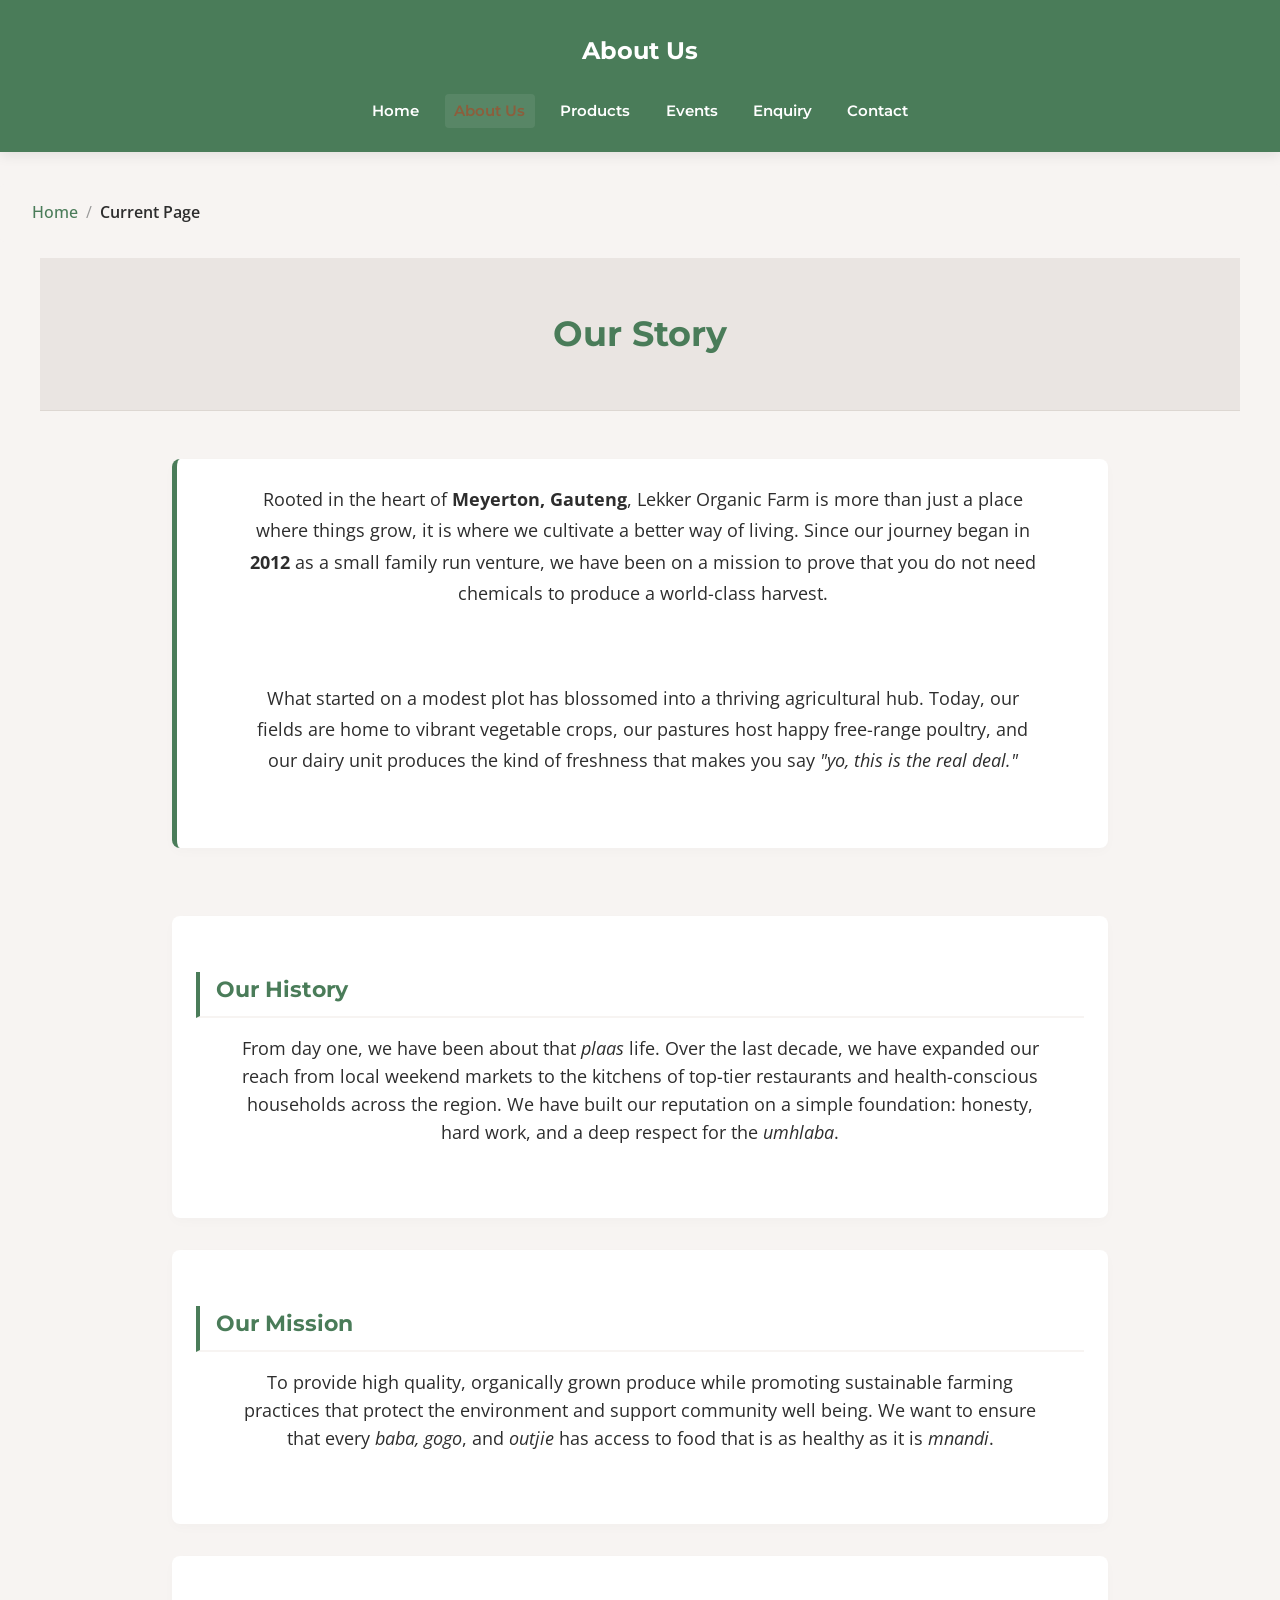
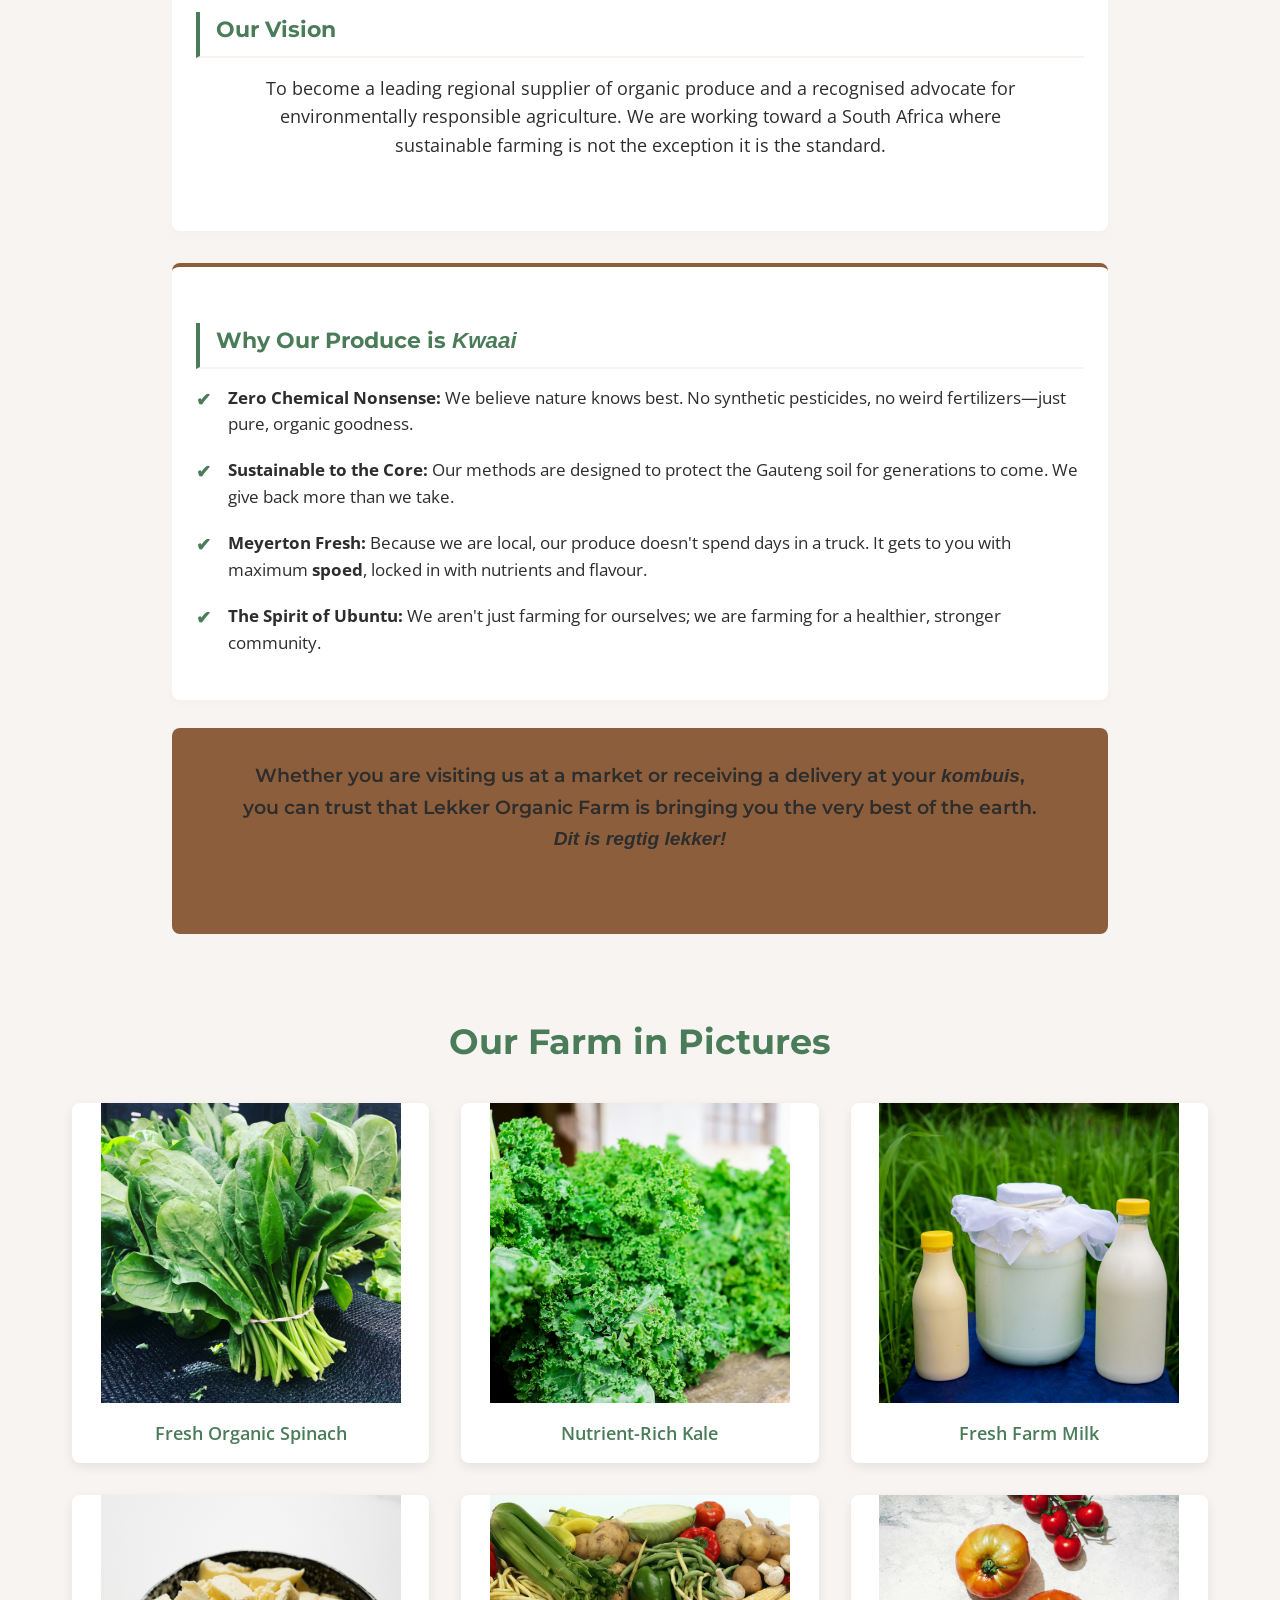
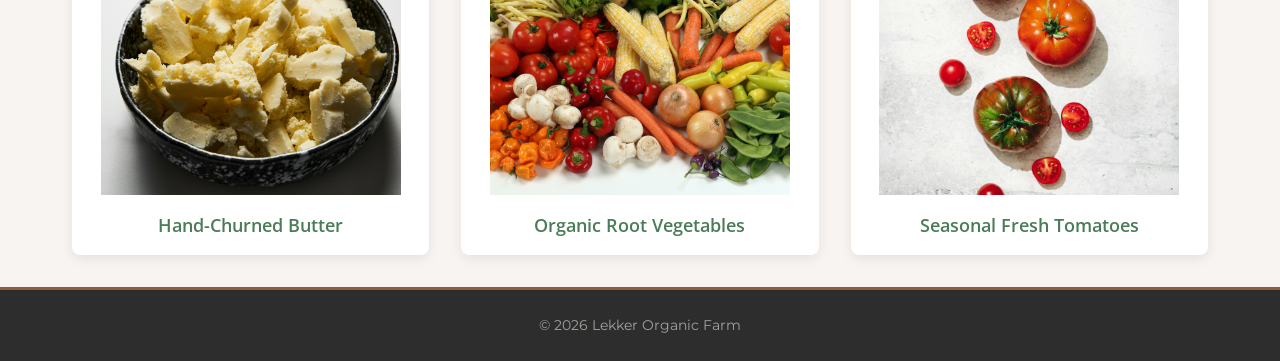
==== commit b76e39a6: "Updated bugs and content 1. Updated map and ensured its functionality 2. Updated image gallery" ====
--- a/about.html
+++ b/about.html
@@ -96,45 +96,35 @@
             <p>Whether you are visiting us at a market or receiving a delivery at your <i>kombuis</i>, you can trust that Lekker Organic Farm is bringing you the very best of the earth. <strong><i>Dit is regtig lekker!</i></strong></p>
         </div>
     </section>
-</main><main>
-    <section class="page-title-section">
-        <h2>Our Story</h2>
-    </section>
 
-    <section class="about-container">
-        <div id="about-intro">
-            <p>Rooted in the heart of <strong>Meyerton, Gauteng</strong>, Lekker Organic Farm is more than just a place where things grow, it is where we cultivate a better way of living. Since our journey began in <strong>2012</strong> as a small family run venture, we have been on a mission to prove that you do not need chemicals to produce a world-class harvest.</p>
-            <br>
-            <p>What started on a modest plot has blossomed into a thriving agricultural hub. Today, our fields are home to vibrant vegetable crops, our pastures host happy free-range poultry, and our dairy unit produces the kind of freshness that makes you say <i>"yo, this is the real deal."</i></p>
-        </div>
-
-        <div class="about-card">
-            <h3>Our History</h3>
-            <p>From day one, we have been about that <i>plaas</i> life. Over the last decade, we have expanded our reach from local weekend markets to the kitchens of top-tier restaurants and health-conscious households across the region. We have built our reputation on a simple foundation: honesty, hard work, and a deep respect for the <i>umhlaba</i>.</p>
-        </div>
-
-        <div class="about-card">
-            <h3>Our Mission</h3>
-            <p>To provide high quality, organically grown produce while promoting sustainable farming practices that protect the environment and support community well being. We want to ensure that every <i>baba, gogo</i>, and <i>outjie</i> has access to food that is as healthy as it is <i>mnandi</i>.</p>
-        </div>
-
-        <div class="about-card">
-            <h3>Our Vision</h3>
-            <p>To become a leading regional supplier of organic produce and a recognised advocate for environmentally responsible agriculture. We are working toward a South Africa where sustainable farming is not the exception it is the standard.</p>
-        </div>
-
-        <div class="about-card highlights">
-            <h3>Why Our Produce is <i>Kwaai</i></h3>
-            <ul class="styled-list">
-                <li><strong>Zero Chemical Nonsense:</strong> We believe nature knows best. No synthetic pesticides, no weird fertilizers—just pure, organic goodness.</li>
-                <li><strong>Sustainable to the Core:</strong> Our methods are designed to protect the Gauteng soil for generations to come. We give back more than we take.</li>
-                <li><strong>Meyerton Fresh:</strong> Because we are local, our produce doesn't spend days in a truck. It gets to you with maximum <strong>spoed</strong>, locked in with nutrients and flavour.</li>
-                <li><strong>The Spirit of Ubuntu:</strong> We aren't just farming for ourselves; we are farming for a healthier, stronger community.</li>
-            </ul>
-        </div>
-
-        <div class="about-summary">
-            <p>Whether you are visiting us at a market or receiving a delivery at your <i>kombuis</i>, you can trust that Lekker Organic Farm is bringing you the very best of the earth. <strong><i>Dit is regtig lekker!</i></strong></p>
+    <!-- Farm Photo Gallery -->
+    <section id="farm-gallery">
+        <h2>Our Farm in Pictures</h2>
+        <div class="gallery-grid">
+            <div class="gallery-card">
+                <img src="images/spinach-bundle.jpg" alt="Fresh Spinach Bundle" class="gallery-img-300">
+                <p>Fresh Organic Spinach</p>
+            </div>
+            <div class="gallery-card">
+                <img src="images/kale.jpg" alt="Organic Kale" class="gallery-img-300">
+                <p>Nutrient-Rich Kale</p>
+            </div>
+            <div class="gallery-card">
+                <img src="images/milk.jpg" alt="Fresh Farm Milk" class="gallery-img-300">
+                <p>Fresh Farm Milk</p>
+            </div>
+            <div class="gallery-card">
+                <img src="images/butter.jpg" alt="Hand-Churned Butter" class="gallery-img-300">
+                <p>Hand-Churned Butter</p>
+            </div>
+            <div class="gallery-card">
+                <img src="images/root-veggies.jpg" alt="Root Vegetables" class="gallery-img-300">
+                <p>Organic Root Vegetables</p>
+            </div>
+            <div class="gallery-card">
+                <img src="images/tomatoes.jpg" alt="Fresh Tomatoes" class="gallery-img-300">
+                <p>Seasonal Fresh Tomatoes</p>
+            </div>
         </div>
     </section>
 </main>
--- a/css/style.css
+++ b/css/style.css
@@ -1354,12 +1354,15 @@
 
 .product-card-image {
     position: relative;
-    height: 200px;
+    height: 300px;
+    width: 300px;
     overflow: hidden;
     background-color: #f0ece8;
-}
-
-.product-card-image img {
+    margin: 0 auto;
+}
+
+.product-card-image img,
+.product-img-300 {
     width: 100%;
     height: 100%;
     object-fit: cover;
@@ -1368,6 +1371,70 @@
 
 .product-card:hover .product-card-image img {
     transform: scale(1.08);
+}
+
+/* 300x300px Product and Feature Image Styling */
+.feature-img-300,
+.product-img-300 {
+    width: 300px;
+    height: 300px;
+    object-fit: cover;
+    border-radius: 8px;
+    margin-bottom: 1rem;
+}
+
+.feature-img-300 {
+    display: block;
+    margin-left: auto;
+    margin-right: auto;
+}
+
+/* Gallery Grid and Image Styling */
+#farm-gallery {
+    padding: 2rem;
+    background-color: var(--bg-cream);
+}
+
+#farm-gallery h2 {
+    text-align: center;
+    margin-bottom: 2rem;
+}
+
+.gallery-grid {
+    display: grid;
+    grid-template-columns: repeat(auto-fit, minmax(320px, 1fr));
+    gap: 2rem;
+    max-width: 1200px;
+    margin: 0 auto;
+}
+
+.gallery-card {
+    background-color: white;
+    border-radius: 8px;
+    overflow: hidden;
+    box-shadow: 0 4px 12px rgba(0, 0, 0, 0.08);
+    transition: transform 0.3s ease, box-shadow 0.3s ease;
+    text-align: center;
+}
+
+.gallery-card:hover {
+    transform: translateY(-8px);
+    box-shadow: 0 8px 20px rgba(0, 0, 0, 0.15);
+}
+
+.gallery-img-300 {
+    width: 300px;
+    height: 300px;
+    object-fit: cover;
+    display: block;
+    margin: 0 auto;
+}
+
+.gallery-card p {
+    padding: 1rem;
+    font-weight: 600;
+    color: var(--primary-green);
+    margin: 0;
 }
 
 .stock-badge {
